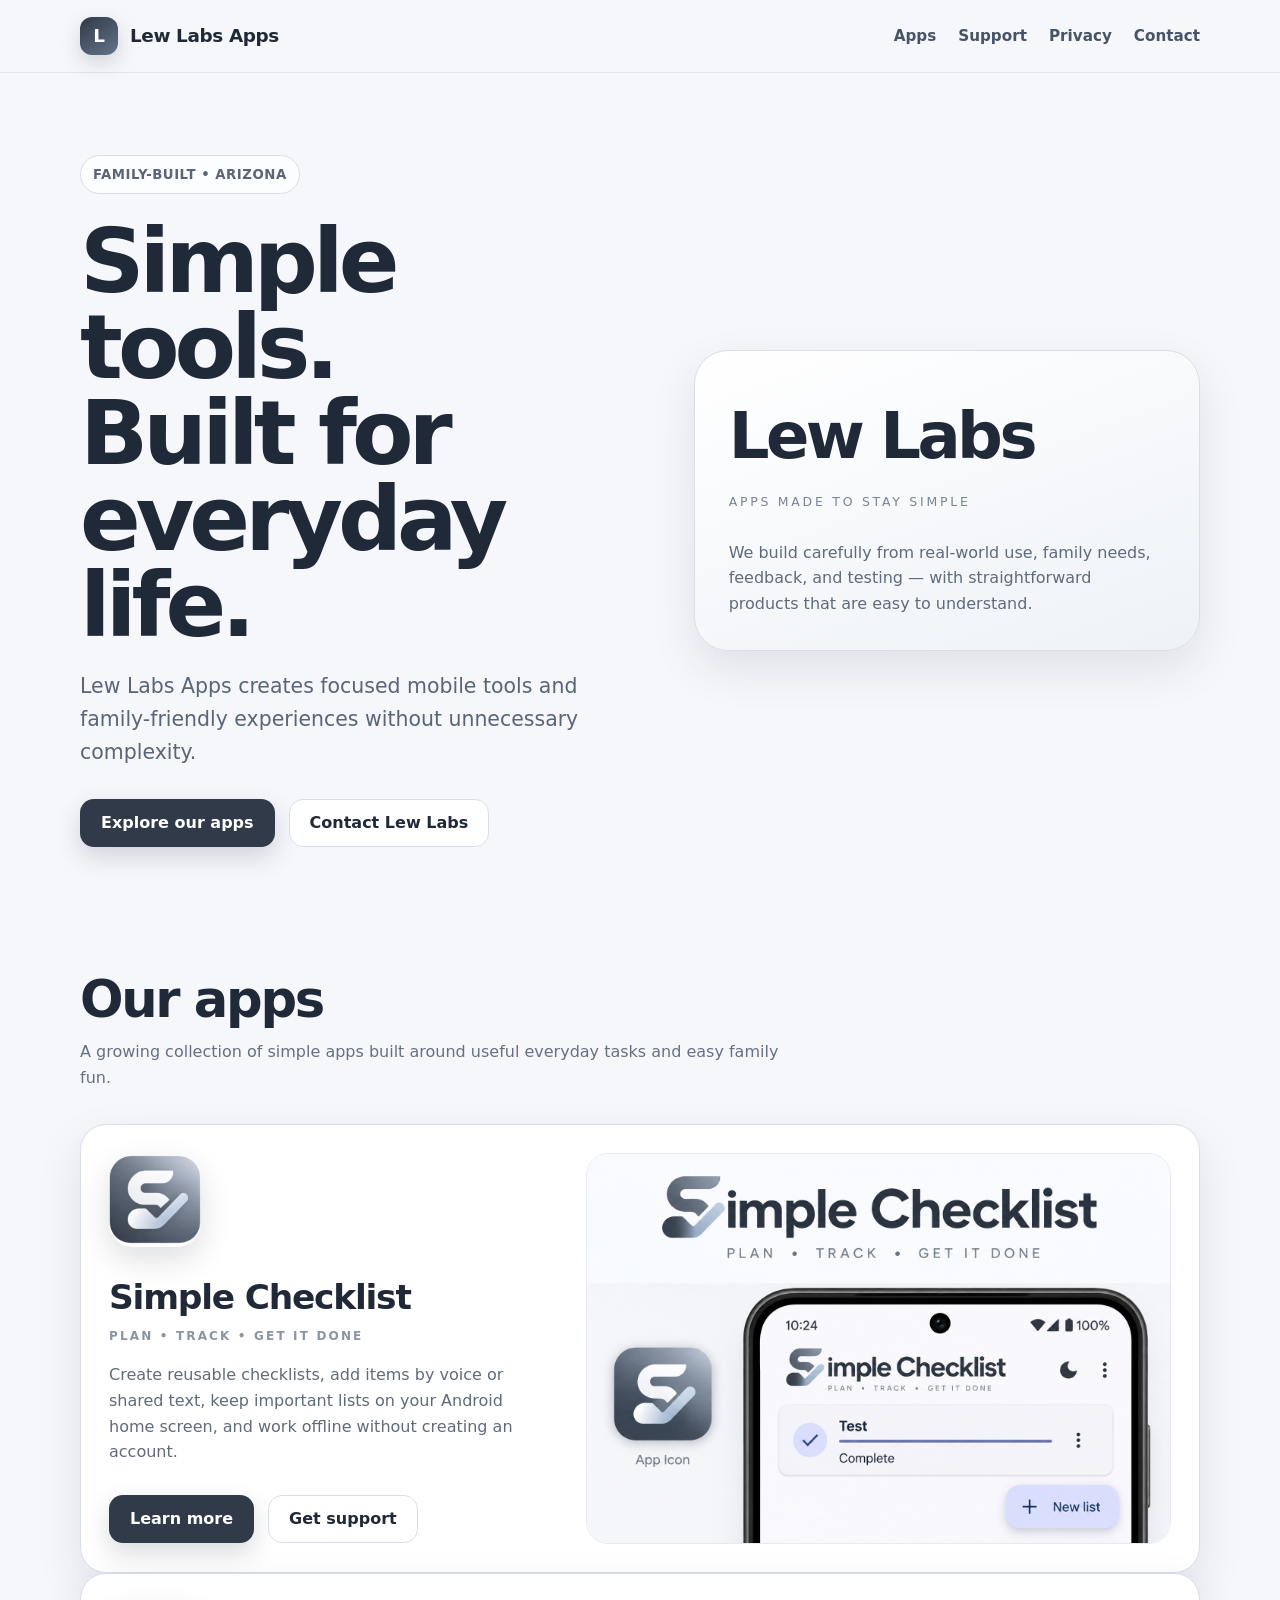
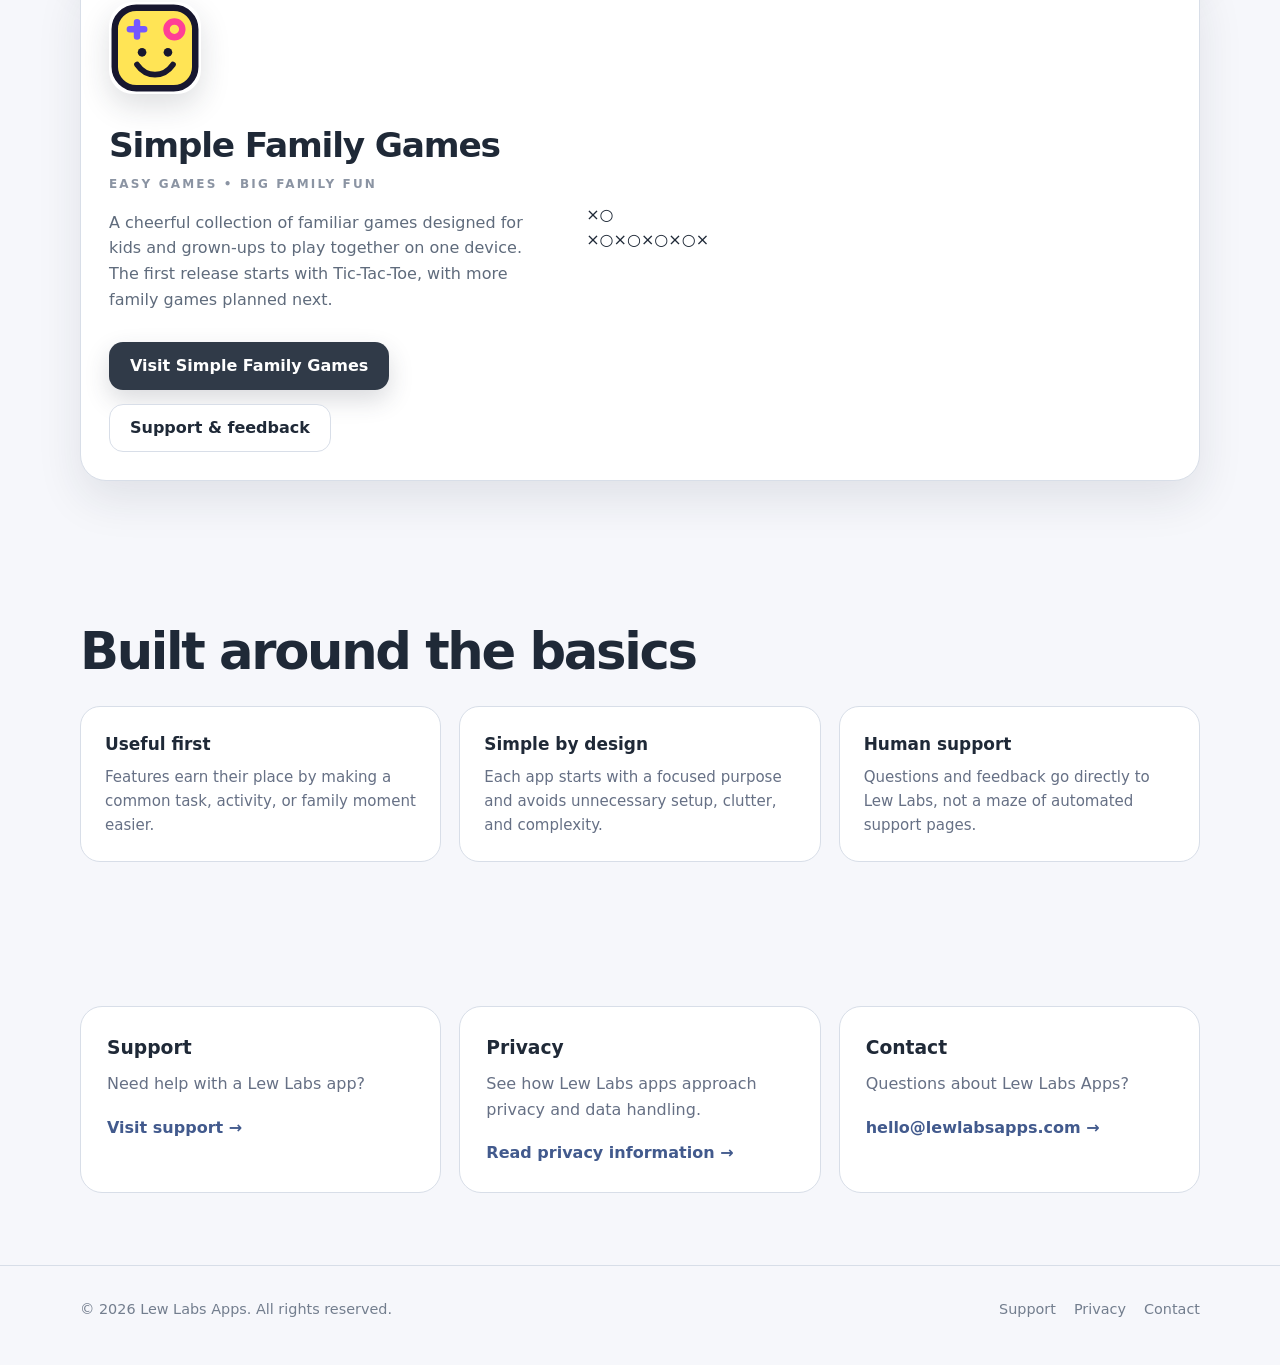
==== index.html @ d6d532a1 "Add Simple Family Games to Lew Labs Apps" ====
<!doctype html>
<html lang="en">
<head>
  <meta charset="utf-8"><meta name="viewport" content="width=device-width,initial-scale=1">
  <title>Lew Labs Apps — Simple tools for everyday life</title>
  <meta name="description" content="Lew Labs Apps builds simple, useful mobile apps for everyday life and family fun.">
  <link rel="icon" href="simple-checklist-icon.png"><link rel="stylesheet" href="styles.css">
</head>
<body>
<header class="site-header"><div class="container nav">
  <a class="brand" href="index.html"><span class="brand-mark">L</span><span>Lew Labs Apps</span></a>
  <nav class="nav-links"><a href="#apps">Apps</a><a href="support.html">Support</a><a href="privacy.html">Privacy</a><a href="mailto:hello@lewlabsapps.com">Contact</a></nav>
</div></header>
<main>
  <section class="hero"><div class="container hero-grid">
    <div><span class="eyebrow">Family-built • Arizona</span><h1>Simple tools.<br>Built for everyday life.</h1><p class="lede">Lew Labs Apps creates focused mobile tools and family-friendly experiences without unnecessary complexity.</p><div class="actions"><a class="btn btn-primary" href="#apps">Explore our apps</a><a class="btn btn-secondary" href="mailto:hello@lewlabsapps.com">Contact Lew Labs</a></div></div>
    <aside class="hero-card"><div class="lab">Lew Labs</div><div class="tag">Apps made to stay simple</div><p>We build carefully from real-world use, family needs, feedback, and testing — with straightforward products that are easy to understand.</p></aside>
  </div></section>

  <section class="section" id="apps"><div class="container"><h2>Our apps</h2><p class="section-intro">A growing collection of simple apps built around useful everyday tasks and easy family fun.</p>
    <div class="product-stack">
      <article class="product-card">
        <div class="product-copy"><img class="product-icon" src="simple-checklist-icon.png" alt="Simple Checklist app icon"><h3>Simple Checklist</h3><div class="strap">Plan • Track • Get it done</div><p>Create reusable checklists, add items by voice or shared text, keep important lists on your Android home screen, and work offline without creating an account.</p><div class="actions"><a class="btn btn-primary" href="simple-checklist.html">Learn more</a><a class="btn btn-secondary" href="support.html">Get support</a></div></div>
        <div class="product-visual"><img src="simple-checklist-mockup.png" alt="Simple Checklist app preview"></div>
      </article>

      <article class="product-card family-games-card">
        <div class="product-copy"><img class="product-icon family-games-icon" src="simple-family-games-icon.svg" alt="Simple Family Games app icon"><h3>Simple Family Games</h3><div class="strap">Easy games • Big family fun</div><p>A cheerful collection of familiar games designed for kids and grown-ups to play together on one device. The first release starts with Tic-Tac-Toe, with more family games planned next.</p><div class="actions"><a class="btn btn-primary" href="https://simplefamilygames.com/">Visit Simple Family Games</a><a class="btn btn-secondary" href="https://simplefamilygames.com/support.html">Support &amp; feedback</a></div></div>
        <div class="family-games-visual" aria-hidden="true">
          <div class="mini-game-box"><div class="mini-top"><span>×</span><span>○</span></div><div class="mini-face"><i></i><i></i><b></b></div><div class="mini-grid"><span>×</span><span>○</span><span>×</span><span>○</span><span>×</span><span>○</span><span>×</span><span>○</span><span>×</span></div></div>
        </div>
      </article>
    </div>
  </div></section>

  <section class="section"><div class="container"><h2>Built around the basics</h2><div class="feature-grid">
    <div class="feature"><h3>Useful first</h3><p>Features earn their place by making a common task, activity, or family moment easier.</p></div>
    <div class="feature"><h3>Simple by design</h3><p>Each app starts with a focused purpose and avoids unnecessary setup, clutter, and complexity.</p></div>
    <div class="feature"><h3>Human support</h3><p>Questions and feedback go directly to Lew Labs, not a maze of automated support pages.</p></div>
  </div></div></section>

  <section class="section"><div class="container info-grid">
    <div class="info-card"><h3>Support</h3><p>Need help with a Lew Labs app?</p><a class="text-link" href="support.html">Visit support →</a></div>
    <div class="info-card"><h3>Privacy</h3><p>See how Lew Labs apps approach privacy and data handling.</p><a class="text-link" href="privacy.html">Read privacy information →</a></div>
    <div class="info-card"><h3>Contact</h3><p>Questions about Lew Labs Apps?</p><a class="text-link" href="mailto:hello@lewlabsapps.com">hello@lewlabsapps.com →</a></div>
  </div></section>
</main>
<footer class="footer"><div class="container footer-row"><div>© 2026 Lew Labs Apps. All rights reserved.</div><div class="footer-links"><a href="support.html">Support</a><a href="privacy.html">Privacy</a><a href="mailto:hello@lewlabsapps.com">Contact</a></div></div></footer>
</body></html>
---- styles.css ----
:root {
  --bg: #f6f7fb;
  --surface: #ffffff;
  --surface-2: #eef1f6;
  --text: #1f2937;
  --muted: #667085;
  --line: #d8dee8;
  --accent: #536ea7;
  --accent-2: #a9bedf;
  --dark: #303a48;
  --shadow: 0 18px 45px rgba(31, 41, 55, .10);
  --radius: 26px;
}
*{box-sizing:border-box}
html{scroll-behavior:smooth}
body{margin:0;font-family:Inter,ui-sans-serif,system-ui,-apple-system,BlinkMacSystemFont,"Segoe UI",Roboto,Arial,sans-serif;background:var(--bg);color:var(--text);line-height:1.6}
a{color:inherit}
.container{width:min(1120px,calc(100% - 36px));margin:0 auto}
.site-header{position:sticky;top:0;z-index:50;background:rgba(246,247,251,.92);backdrop-filter:blur(14px);border-bottom:1px solid rgba(216,222,232,.75)}
.nav{min-height:72px;display:flex;align-items:center;justify-content:space-between;gap:24px}
.brand{display:flex;align-items:center;gap:12px;text-decoration:none;font-weight:800;letter-spacing:-.02em;font-size:1.15rem}
.brand-mark{width:38px;height:38px;border-radius:12px;display:grid;place-items:center;background:linear-gradient(145deg,var(--dark),#64748b);color:#fff;font-weight:900;box-shadow:0 8px 20px rgba(48,58,72,.18)}
.nav-links{display:flex;align-items:center;gap:22px;font-size:.95rem}
.nav-links a{text-decoration:none;color:#475467;font-weight:650}
.nav-links a:hover{color:var(--text)}
.hero{padding:82px 0 54px}
.hero-grid{display:grid;grid-template-columns:1.05fr .95fr;gap:54px;align-items:center}
.eyebrow{display:inline-flex;align-items:center;gap:8px;padding:8px 12px;border:1px solid var(--line);border-radius:999px;background:rgba(255,255,255,.72);color:#5a6575;font-size:.83rem;font-weight:800;letter-spacing:.04em;text-transform:uppercase}
h1{font-size:clamp(3rem,7vw,5.7rem);line-height:.96;letter-spacing:-.055em;margin:24px 0 22px}
.lede{font-size:clamp(1.05rem,2vw,1.28rem);color:#596579;max-width:650px}
.actions{display:flex;gap:14px;flex-wrap:wrap;margin-top:30px}
.btn{display:inline-flex;align-items:center;justify-content:center;min-height:48px;padding:0 20px;border-radius:14px;text-decoration:none;font-weight:800;border:1px solid transparent}
.btn-primary{background:var(--dark);color:#fff;box-shadow:0 10px 25px rgba(48,58,72,.18)}
.btn-secondary{background:#fff;border-color:var(--line);color:var(--text)}
.hero-card{background:linear-gradient(160deg,#fff,#eef2f7);border:1px solid var(--line);border-radius:34px;padding:34px;box-shadow:var(--shadow)}
.hero-card .lab{font-size:clamp(2.1rem,5vw,4rem);font-weight:900;letter-spacing:-.055em}
.hero-card .tag{color:#7a8494;letter-spacing:.22em;text-transform:uppercase;font-size:.78rem;margin-top:4px}
.hero-card p{color:#5f6b7c;margin:28px 0 0}
.section{padding:72px 0}
.section h2{font-size:clamp(2rem,4vw,3.3rem);letter-spacing:-.045em;line-height:1.03;margin:0 0 14px}
.section-intro{color:var(--muted);max-width:720px;margin:0 0 34px}
.product-card{display:grid;grid-template-columns:.86fr 1.14fr;gap:36px;background:#fff;border:1px solid var(--line);border-radius:var(--radius);padding:28px;box-shadow:var(--shadow);align-items:center}
.product-icon{width:92px;height:92px;border-radius:24px;box-shadow:0 12px 30px rgba(31,41,55,.15)}
.product-copy h3{font-size:2.15rem;margin:16px 0 2px;letter-spacing:-.035em}
.product-copy .strap{color:#8b94a3;letter-spacing:.18em;text-transform:uppercase;font-size:.75rem;font-weight:800}
.product-copy p{color:#5f6b7c}
.product-visual img{width:100%;display:block;border-radius:22px;border:1px solid #e7ebf1}
.feature-grid{display:grid;grid-template-columns:repeat(3,1fr);gap:18px;margin-top:28px}
.feature{background:#fff;border:1px solid var(--line);border-radius:20px;padding:24px}
.feature h3{margin:0 0 7px;font-size:1.06rem}
.feature p{margin:0;color:var(--muted);font-size:.94rem}
.info-grid{display:grid;grid-template-columns:repeat(3,1fr);gap:18px}
.info-card{background:#fff;border:1px solid var(--line);border-radius:22px;padding:26px}
.info-card h3{margin:0 0 8px}.info-card p{color:var(--muted);margin:0 0 18px}
.text-link{font-weight:800;color:#425a8d;text-decoration:none}
.page-hero{padding:68px 0 24px}.page-hero h1{font-size:clamp(2.6rem,6vw,4.7rem);margin-bottom:18px}.page-hero p{max-width:760px;color:var(--muted);font-size:1.08rem}
.prose{background:#fff;border:1px solid var(--line);border-radius:24px;padding:clamp(24px,5vw,48px);box-shadow:0 12px 35px rgba(31,41,55,.06);margin-bottom:50px}
.prose h2{font-size:1.55rem;margin-top:34px}.prose h2:first-child{margin-top:0}.prose h3{font-size:1.1rem;margin-top:26px}.prose p,.prose li{color:#4f5b6d}.prose ul{padding-left:22px}.notice{background:#f0f3f8;border-left:4px solid var(--accent);padding:16px 18px;border-radius:12px;color:#4e5969}
.contact-box{background:linear-gradient(145deg,#303a48,#4e5c71);color:#fff;border-radius:24px;padding:32px;margin:24px 0}.contact-box p{color:#d8dee8}.contact-box a{color:#fff;font-weight:800}
.footer{border-top:1px solid var(--line);padding:32px 0 44px;color:#737e8e;font-size:.9rem}.footer-row{display:flex;justify-content:space-between;gap:24px;flex-wrap:wrap}.footer-links{display:flex;gap:18px;flex-wrap:wrap}.footer a{text-decoration:none}
.badge{display:inline-block;padding:6px 10px;border-radius:999px;background:#eef2f8;color:#596985;font-size:.78rem;font-weight:800}
@media(max-width:820px){.hero-grid,.product-card{grid-template-columns:1fr}.hero{padding-top:54px}.nav-links{display:none}.feature-grid,.info-grid{grid-template-columns:1fr}.hero-card{padding:27px}.product-visual{order:-1}.section{padding:54px 0}}
@media(prefers-color-scheme:dark){
  :root{--bg:#111827;--surface:#182231;--surface-2:#202b3b;--text:#f4f6fa;--muted:#aeb8c6;--line:#2c394b;--dark:#dce4ef;--accent:#91a9da}
  body{background:var(--bg)}.site-header{background:rgba(17,24,39,.9)}.nav-links a{color:#c2cad5}.hero-card,.product-card,.feature,.info-card,.prose{background:#182231}.btn-primary{background:#e4eaf2;color:#18202c}.btn-secondary{background:#182231}.hero-card .lab{color:#fff}.product-visual img{border-color:#2c394b}.notice{background:#202c3c}.eyebrow{background:#182231}.footer{color:#9ba6b7}
}
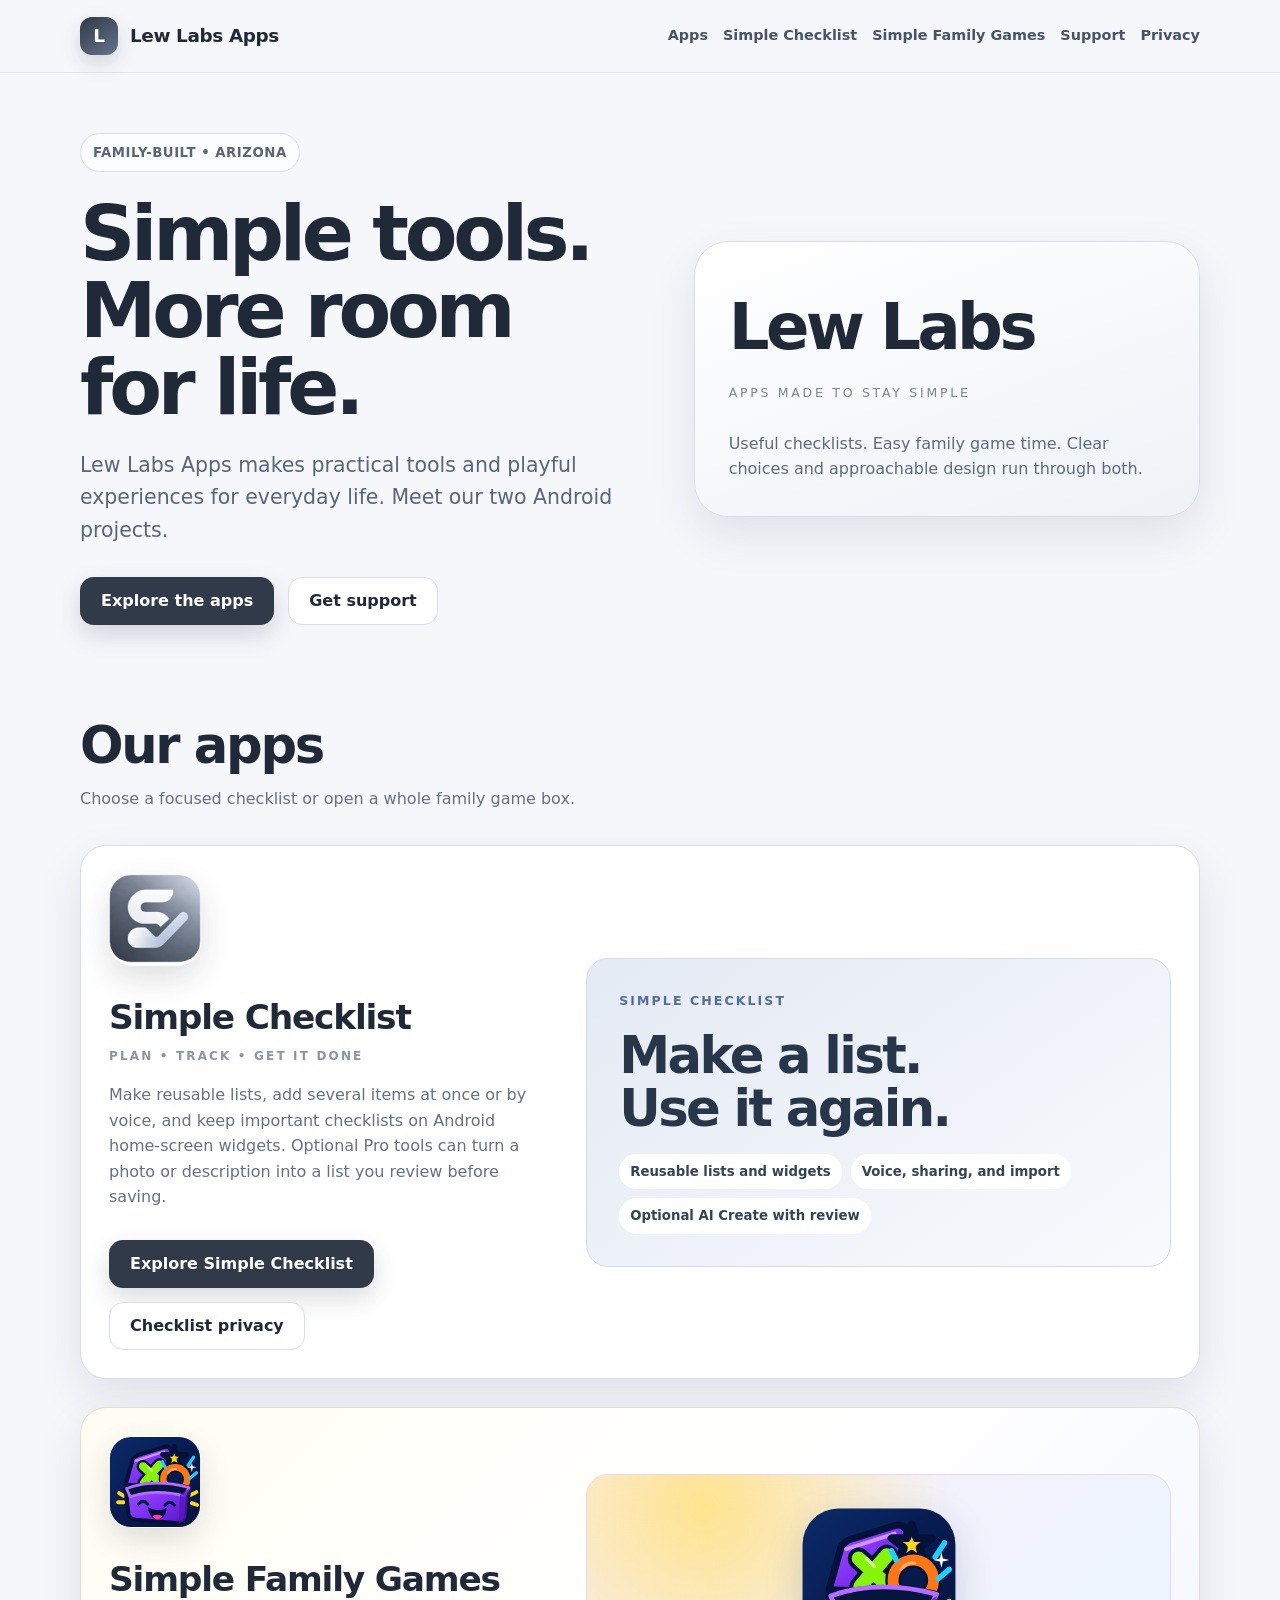
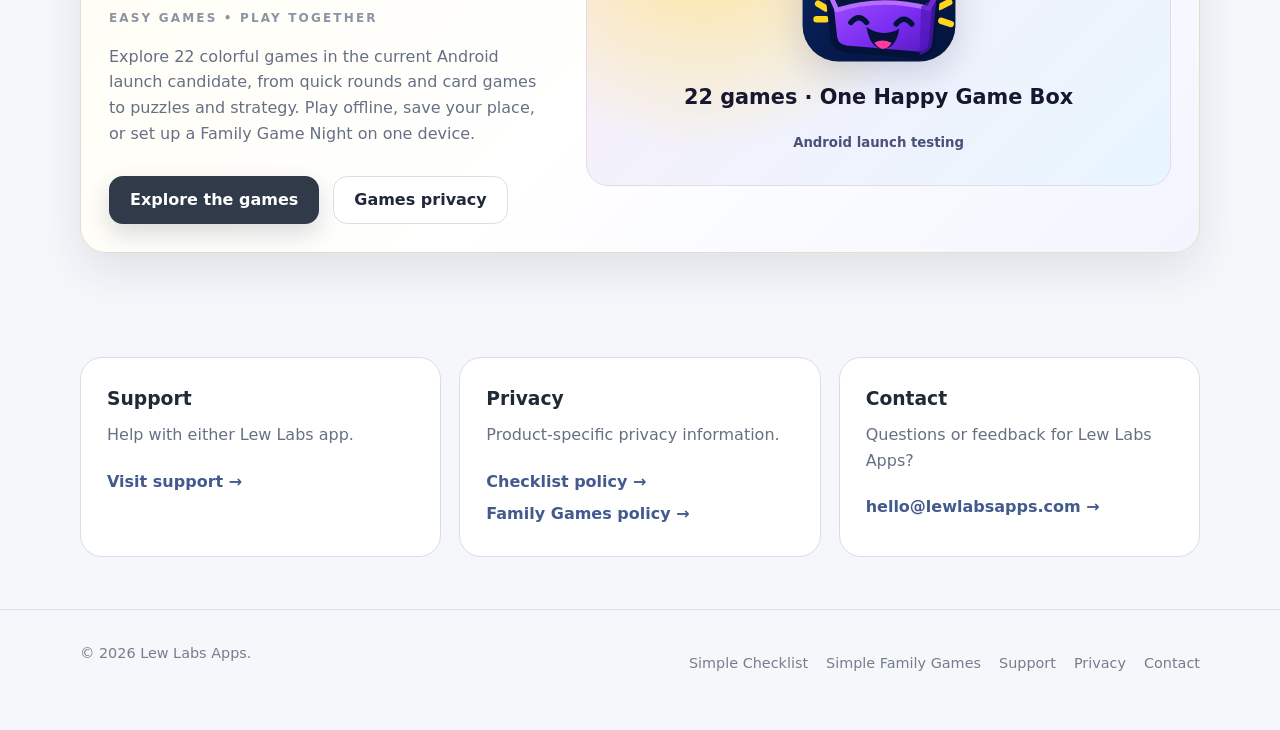
==== commit 60a8901f: "Refresh Lew Labs Apps and Simple Checklist web presence" ====
--- a/index.html
+++ b/index.html
@@ -1,49 +1,49 @@
 <!doctype html>
 <html lang="en">
 <head>
-  <meta charset="utf-8"><meta name="viewport" content="width=device-width,initial-scale=1">
-  <title>Lew Labs Apps — Simple tools for everyday life</title>
-  <meta name="description" content="Lew Labs Apps builds simple, useful mobile apps for everyday life and family fun.">
-  <link rel="icon" href="simple-checklist-icon.png"><link rel="stylesheet" href="styles.css">
+  <meta charset="utf-8">
+  <meta name="viewport" content="width=device-width,initial-scale=1">
+  <meta name="theme-color" content="#303a48">
+  <title>Lew Labs Apps — Useful tools and family games</title>
+  <meta name="description" content="Meet Simple Checklist and Simple Family Games, thoughtful Android apps from Lew Labs Apps.">
+  <meta property="og:type" content="website">
+  <meta property="og:site_name" content="Lew Labs Apps">
+  <meta property="og:title" content="Lew Labs Apps — Useful tools and family games">
+  <meta property="og:description" content="Simple Checklist and Simple Family Games, built with care for everyday life and family time.">
+  <meta property="og:url" content="https://lewlabsapps.com/">
+  <link rel="canonical" href="https://lewlabsapps.com/">
+  <link rel="icon" href="favicon.svg" type="image/svg+xml">
+  <link rel="stylesheet" href="styles.css">
 </head>
 <body>
-<header class="site-header"><div class="container nav">
-  <a class="brand" href="index.html"><span class="brand-mark">L</span><span>Lew Labs Apps</span></a>
-  <nav class="nav-links"><a href="#apps">Apps</a><a href="support.html">Support</a><a href="privacy.html">Privacy</a><a href="mailto:hello@lewlabsapps.com">Contact</a></nav>
-</div></header>
-<main>
-  <section class="hero"><div class="container hero-grid">
-    <div><span class="eyebrow">Family-built • Arizona</span><h1>Simple tools.<br>Built for everyday life.</h1><p class="lede">Lew Labs Apps creates focused mobile tools and family-friendly experiences without unnecessary complexity.</p><div class="actions"><a class="btn btn-primary" href="#apps">Explore our apps</a><a class="btn btn-secondary" href="mailto:hello@lewlabsapps.com">Contact Lew Labs</a></div></div>
-    <aside class="hero-card"><div class="lab">Lew Labs</div><div class="tag">Apps made to stay simple</div><p>We build carefully from real-world use, family needs, feedback, and testing — with straightforward products that are easy to understand.</p></aside>
-  </div></section>
-
-  <section class="section" id="apps"><div class="container"><h2>Our apps</h2><p class="section-intro">A growing collection of simple apps built around useful everyday tasks and easy family fun.</p>
-    <div class="product-stack">
-      <article class="product-card">
-        <div class="product-copy"><img class="product-icon" src="simple-checklist-icon.png" alt="Simple Checklist app icon"><h3>Simple Checklist</h3><div class="strap">Plan • Track • Get it done</div><p>Create reusable checklists, add items by voice or shared text, keep important lists on your Android home screen, and work offline without creating an account.</p><div class="actions"><a class="btn btn-primary" href="simple-checklist.html">Learn more</a><a class="btn btn-secondary" href="support.html">Get support</a></div></div>
-        <div class="product-visual"><img src="simple-checklist-mockup.png" alt="Simple Checklist app preview"></div>
-      </article>
-
-      <article class="product-card family-games-card">
-        <div class="product-copy"><img class="product-icon family-games-icon" src="simple-family-games-icon.svg" alt="Simple Family Games app icon"><h3>Simple Family Games</h3><div class="strap">Easy games • Big family fun</div><p>A cheerful collection of familiar games designed for kids and grown-ups to play together on one device. The first release starts with Tic-Tac-Toe, with more family games planned next.</p><div class="actions"><a class="btn btn-primary" href="https://simplefamilygames.com/">Visit Simple Family Games</a><a class="btn btn-secondary" href="https://simplefamilygames.com/support.html">Support &amp; feedback</a></div></div>
-        <div class="family-games-visual" aria-hidden="true">
-          <div class="mini-game-box"><div class="mini-top"><span>×</span><span>○</span></div><div class="mini-face"><i></i><i></i><b></b></div><div class="mini-grid"><span>×</span><span>○</span><span>×</span><span>○</span><span>×</span><span>○</span><span>×</span><span>○</span><span>×</span></div></div>
-        </div>
-      </article>
-    </div>
-  </div></section>
-
-  <section class="section"><div class="container"><h2>Built around the basics</h2><div class="feature-grid">
-    <div class="feature"><h3>Useful first</h3><p>Features earn their place by making a common task, activity, or family moment easier.</p></div>
-    <div class="feature"><h3>Simple by design</h3><p>Each app starts with a focused purpose and avoids unnecessary setup, clutter, and complexity.</p></div>
-    <div class="feature"><h3>Human support</h3><p>Questions and feedback go directly to Lew Labs, not a maze of automated support pages.</p></div>
-  </div></div></section>
-
-  <section class="section"><div class="container info-grid">
-    <div class="info-card"><h3>Support</h3><p>Need help with a Lew Labs app?</p><a class="text-link" href="support.html">Visit support →</a></div>
-    <div class="info-card"><h3>Privacy</h3><p>See how Lew Labs apps approach privacy and data handling.</p><a class="text-link" href="privacy.html">Read privacy information →</a></div>
-    <div class="info-card"><h3>Contact</h3><p>Questions about Lew Labs Apps?</p><a class="text-link" href="mailto:hello@lewlabsapps.com">hello@lewlabsapps.com →</a></div>
-  </div></section>
-</main>
-<footer class="footer"><div class="container footer-row"><div>© 2026 Lew Labs Apps. All rights reserved.</div><div class="footer-links"><a href="support.html">Support</a><a href="privacy.html">Privacy</a><a href="mailto:hello@lewlabsapps.com">Contact</a></div></div></footer>
-</body></html>
+  <a class="skip-link" href="#main">Skip to content</a>
+  <header class="site-header"><div class="container nav">
+    <a class="brand" href="index.html"><span class="brand-mark" aria-hidden="true">L</span><span>Lew Labs Apps</span></a>
+    <nav class="nav-links" aria-label="Main navigation"><a href="#apps">Apps</a><a href="simple-checklist.html">Simple Checklist</a><a href="https://simplefamilygames.com/">Simple Family Games</a><a href="support.html">Support</a><a href="privacy.html">Privacy</a></nav>
+  </div></header>
+  <main id="main">
+    <section class="hero"><div class="container hero-grid">
+      <div><span class="eyebrow">Family-built • Arizona</span><h1>Simple tools.<br>More room for life.</h1><p class="lede">Lew Labs Apps makes practical tools and playful experiences for everyday life. Meet our two Android projects.</p><div class="actions"><a class="btn btn-primary" href="#apps">Explore the apps</a><a class="btn btn-secondary" href="support.html">Get support</a></div></div>
+      <aside class="hero-card"><div class="lab">Lew Labs</div><div class="tag">Apps made to stay simple</div><p>Useful checklists. Easy family game time. Clear choices and approachable design run through both.</p></aside>
+    </div></section>
+    <section class="section apps-section" id="apps"><div class="container"><h2>Our apps</h2><p class="section-intro">Choose a focused checklist or open a whole family game box.</p>
+      <div class="product-stack">
+        <article class="product-card">
+          <div class="product-copy"><img class="product-icon" src="simple-checklist-icon.png" alt="Simple Checklist app icon" width="92" height="92"><h3>Simple Checklist</h3><div class="strap">Plan • Track • Get it done</div><p>Make reusable lists, add several items at once or by voice, and keep important checklists on Android home-screen widgets. Optional Pro tools can turn a photo or description into a list you review before saving.</p><div class="actions"><a class="btn btn-primary" href="simple-checklist.html">Explore Simple Checklist</a><a class="btn btn-secondary" href="privacy.html">Checklist privacy</a></div></div>
+          <div class="product-panel checklist-panel"><span class="panel-kicker">Simple Checklist</span><strong>Make a list.<br>Use it again.</strong><ul><li>Reusable lists and widgets</li><li>Voice, sharing, and import</li><li>Optional AI Create with review</li></ul></div>
+        </article>
+        <article class="product-card family-games-card">
+          <div class="product-copy"><img class="product-icon family-games-icon" src="simple-family-games-icon.svg" alt="Simple Family Games Happy Game Box icon" width="92" height="92"><h3>Simple Family Games</h3><div class="strap">Easy games • Play together</div><p>Explore 22 colorful games in the current Android launch candidate, from quick rounds and card games to puzzles and strategy. Play offline, save your place, or set up a Family Game Night on one device.</p><div class="actions"><a class="btn btn-primary" href="https://simplefamilygames.com/">Explore the games</a><a class="btn btn-secondary" href="https://simplefamilygames.com/privacy.html">Games privacy</a></div></div>
+          <div class="product-panel games-panel"><img src="simple-family-games-icon.svg" alt="" width="156" height="156"><span>22 games · One Happy Game Box</span><small>Android launch testing</small></div>
+        </article>
+      </div>
+    </div></section>
+    <section class="section contact-section"><div class="container info-grid">
+      <div class="info-card"><h3>Support</h3><p>Help with either Lew Labs app.</p><a class="text-link" href="support.html">Visit support →</a></div>
+      <div class="info-card"><h3>Privacy</h3><p>Product-specific privacy information.</p><a class="text-link" href="privacy.html">Checklist policy →</a><br><a class="text-link" href="https://simplefamilygames.com/privacy.html">Family Games policy →</a></div>
+      <div class="info-card"><h3>Contact</h3><p>Questions or feedback for Lew Labs Apps?</p><a class="text-link" href="mailto:hello@lewlabsapps.com">hello@lewlabsapps.com →</a></div>
+    </div></section>
+  </main>
+  <footer class="footer"><div class="container footer-row"><div>© 2026 Lew Labs Apps.</div><div class="footer-links"><a href="simple-checklist.html">Simple Checklist</a><a href="https://simplefamilygames.com/">Simple Family Games</a><a href="support.html">Support</a><a href="privacy.html">Privacy</a><a href="mailto:hello@lewlabsapps.com">Contact</a></div></div></footer>
+</body>
+</html>
--- a/styles.css
+++ b/styles.css
@@ -39,12 +39,18 @@
 .section{padding:72px 0}
 .section h2{font-size:clamp(2rem,4vw,3.3rem);letter-spacing:-.045em;line-height:1.03;margin:0 0 14px}
 .section-intro{color:var(--muted);max-width:720px;margin:0 0 34px}
+.product-stack{display:grid;gap:28px}
 .product-card{display:grid;grid-template-columns:.86fr 1.14fr;gap:36px;background:#fff;border:1px solid var(--line);border-radius:var(--radius);padding:28px;box-shadow:var(--shadow);align-items:center}
 .product-icon{width:92px;height:92px;border-radius:24px;box-shadow:0 12px 30px rgba(31,41,55,.15)}
 .product-copy h3{font-size:2.15rem;margin:16px 0 2px;letter-spacing:-.035em}
 .product-copy .strap{color:#8b94a3;letter-spacing:.18em;text-transform:uppercase;font-size:.75rem;font-weight:800}
 .product-copy p{color:#5f6b7c}
 .product-visual img{width:100%;display:block;border-radius:22px;border:1px solid #e7ebf1}
+.family-games-card{background:linear-gradient(135deg,#fffdf2 0%,#fff 52%,#f2f5ff 100%);border-color:#e4dfcb}
+.family-games-icon{background:#ffe455;padding:0}
+.family-games-visual{min-height:330px;border-radius:24px;display:grid;place-items:center;background:radial-gradient(circle at 18% 18%,rgba(185,255,56,.35),transparent 29%),radial-gradient(circle at 82% 20%,rgba(255,79,163,.24),transparent 31%),linear-gradient(135deg,#f8fbff,#fff9e8);overflow:hidden}
+.mini-game-box{width:230px;border:6px solid #17172f;border-radius:34px;background:linear-gradient(145deg,#ffe455 0 42%,#ff8d30 42% 100%);padding:20px;box-shadow:12px 14px 0 #17172f;transform:rotate(3deg)}
+.mini-top{display:flex;justify-content:space-between;font-size:2.3rem;line-height:1;font-weight:900}.mini-top span:first-child{color:#7557ff}.mini-top span:last-child{color:#ff3f96}.mini-face{height:65px;display:flex;justify-content:center;gap:40px;align-items:flex-start;padding-top:14px;position:relative}.mini-face i{width:11px;height:17px;background:#17172f;border-radius:50%}.mini-face b{position:absolute;width:66px;height:31px;border-bottom:7px solid #17172f;border-radius:0 0 60px 60px;bottom:2px}.mini-grid{display:grid;grid-template-columns:repeat(3,1fr);gap:3px;background:#17172f;padding:3px;border-radius:15px;overflow:hidden}.mini-grid span{display:grid;place-items:center;aspect-ratio:1;background:#fffaf0;font-weight:900;font-size:1.15rem}.mini-grid span:nth-child(odd){color:#7557ff}.mini-grid span:nth-child(even){color:#ff3f96}
 .feature-grid{display:grid;grid-template-columns:repeat(3,1fr);gap:18px;margin-top:28px}
 .feature{background:#fff;border:1px solid var(--line);border-radius:20px;padding:24px}
 .feature h3{margin:0 0 7px;font-size:1.06rem}
@@ -59,8 +65,42 @@
 .contact-box{background:linear-gradient(145deg,#303a48,#4e5c71);color:#fff;border-radius:24px;padding:32px;margin:24px 0}.contact-box p{color:#d8dee8}.contact-box a{color:#fff;font-weight:800}
 .footer{border-top:1px solid var(--line);padding:32px 0 44px;color:#737e8e;font-size:.9rem}.footer-row{display:flex;justify-content:space-between;gap:24px;flex-wrap:wrap}.footer-links{display:flex;gap:18px;flex-wrap:wrap}.footer a{text-decoration:none}
 .badge{display:inline-block;padding:6px 10px;border-radius:999px;background:#eef2f8;color:#596985;font-size:.78rem;font-weight:800}
-@media(max-width:820px){.hero-grid,.product-card{grid-template-columns:1fr}.hero{padding-top:54px}.nav-links{display:none}.feature-grid,.info-grid{grid-template-columns:1fr}.hero-card{padding:27px}.product-visual{order:-1}.section{padding:54px 0}}
+@media(max-width:820px){.hero-grid,.product-card{grid-template-columns:1fr}.hero{padding-top:54px}.nav-links{display:none}.feature-grid,.info-grid{grid-template-columns:1fr}.hero-card{padding:27px}.product-visual,.family-games-visual{order:-1}.section{padding:54px 0}.family-games-visual{min-height:300px}}
 @media(prefers-color-scheme:dark){
   :root{--bg:#111827;--surface:#182231;--surface-2:#202b3b;--text:#f4f6fa;--muted:#aeb8c6;--line:#2c394b;--dark:#dce4ef;--accent:#91a9da}
-  body{background:var(--bg)}.site-header{background:rgba(17,24,39,.9)}.nav-links a{color:#c2cad5}.hero-card,.product-card,.feature,.info-card,.prose{background:#182231}.btn-primary{background:#e4eaf2;color:#18202c}.btn-secondary{background:#182231}.hero-card .lab{color:#fff}.product-visual img{border-color:#2c394b}.notice{background:#202c3c}.eyebrow{background:#182231}.footer{color:#9ba6b7}
+  body{background:var(--bg)}.site-header{background:rgba(17,24,39,.9)}.nav-links a{color:#c2cad5}.hero-card,.product-card,.feature,.info-card,.prose{background:#182231}.family-games-card{background:linear-gradient(135deg,#1c2634,#182231)}.family-games-visual{background:radial-gradient(circle at 18% 18%,rgba(185,255,56,.20),transparent 29%),radial-gradient(circle at 82% 20%,rgba(255,79,163,.16),transparent 31%),#111827}.btn-primary{background:#e4eaf2;color:#18202c}.btn-secondary{background:#182231}.hero-card .lab{color:#fff}.product-visual img{border-color:#2c394b}.notice{background:#202c3c}.eyebrow{background:#182231}.footer{color:#9ba6b7}
 }
+
+/* Shared navigation and product refresh */
+html{scroll-padding-top:105px}
+.skip-link{position:absolute;left:12px;top:-80px;z-index:100;background:var(--surface);color:var(--text);padding:10px 16px;border:2px solid var(--accent);border-radius:10px}
+.skip-link:focus{top:12px}
+:focus-visible{outline:3px solid #3474d4;outline-offset:3px}
+.nav-links{gap:15px;font-size:.9rem}
+.nav-links a[aria-current="page"]{color:var(--text);text-decoration:underline;text-underline-offset:6px}
+.hero{padding:60px 0 42px}
+.hero h1{font-size:clamp(3rem,6vw,4.9rem);line-height:1}
+.section{padding:52px 0}
+.product-copy p,.prose p,.prose li{color:var(--muted)}
+.text-link{line-height:2}
+.page-hero{padding:58px 0 24px}
+.product-panel{min-height:270px;border-radius:22px;padding:32px;display:flex;flex-direction:column;justify-content:center;gap:18px}
+.checklist-panel{background:linear-gradient(145deg,#e4eaf4,#f8fafd);border:1px solid #d2dce9;color:#273749}
+.panel-kicker{font-size:.78rem;text-transform:uppercase;letter-spacing:.17em;font-weight:850;color:#536d9a}
+.checklist-panel strong{font-size:clamp(2rem,4vw,3.6rem);letter-spacing:-.05em;line-height:1.05}
+.checklist-panel ul{display:flex;flex-wrap:wrap;gap:9px;list-style:none;padding:0;margin:0}
+.checklist-panel li{padding:7px 11px;border-radius:999px;background:#fff;color:#344456;font-size:.83rem;font-weight:750}
+.games-panel{align-items:center;text-align:center;background:radial-gradient(circle at 20% 10%,#ffe48f,transparent 45%),linear-gradient(135deg,#f9eefa,#e8f6ff);border:1px solid #ead7ec;color:#17172f}
+.family-games-icon{background:transparent}
+.games-panel img{width:min(156px,45%);height:auto;filter:drop-shadow(0 12px 18px rgba(14,26,60,.16))}
+.games-panel span{font-size:1.3rem;font-weight:850}.games-panel small{font-size:.83rem;font-weight:750;color:#4a5177}
+.compact-section{padding:36px 0}.page-intro{display:flex;align-items:flex-start;gap:26px}.page-intro h1{margin-top:15px}
+.section-heading-inline{display:flex;align-items:end;justify-content:space-between;gap:30px}.section-heading-inline p{max-width:530px;color:var(--muted)}
+.two-col{grid-template-columns:repeat(2,minmax(0,1fr))}.fine-print{color:var(--muted);font-size:.9rem;margin-top:20px}
+.support-questions{display:grid;grid-template-columns:repeat(2,minmax(0,1fr));gap:16px}.support-questions>div{border:1px solid var(--line);padding:18px;border-radius:16px}.support-questions h3{margin:0 0 6px}.support-questions p{margin:0}
+.policy h2{border-top:1px solid var(--line);padding-top:22px}.policy h3{margin-bottom:4px}.policy h3+p{margin-top:4px}
+.footer-links a{display:inline-flex;align-items:center;min-height:44px}
+@media(max-width:820px){.nav{flex-direction:column;align-items:flex-start;gap:7px;padding:10px 0}.nav-links{width:100%;display:flex;flex-wrap:wrap;gap:2px 12px}.nav-links a{display:inline-flex;align-items:center;min-height:44px}.hero{padding-top:42px}.section{padding:42px 0}.section-heading-inline{display:block}.two-col,.support-questions{grid-template-columns:1fr}}
+@media(max-width:520px){.page-intro{display:block}.page-intro>.product-icon{width:70px;height:70px}.product-card{padding:18px}.product-panel{min-height:230px;padding:22px}.games-panel img{width:118px}.hero-card{display:none}.nav-links{gap:0 10px}.nav-links a{font-size:.84rem}.btn{width:100%}.actions{gap:9px}.footer-links{gap:4px 14px}}
+@media(prefers-color-scheme:dark){.hero-card p,.lede,.product-copy p,.prose p,.prose li,.section-heading-inline p{color:var(--muted)}.text-link{color:#b4c8f4}.checklist-panel{background:linear-gradient(145deg,#26364b,#1b283a);border-color:#34465d;color:#f4f6fa}.checklist-panel li{background:#34465d;color:#e9f0fb}.games-panel{background:linear-gradient(135deg,#252a47,#202c4b);border-color:#394666;color:#fff}.games-panel small{color:#c7d3ed}.prose .notice{color:#e7edf8}.badge{background:#26364b;color:#d7e4f8}.eyebrow{color:#d4ddeb}}
+@media(prefers-reduced-motion:reduce){html{scroll-behavior:auto}*,*::before,*::after{animation-duration:.01ms!important;transition-duration:.01ms!important}}
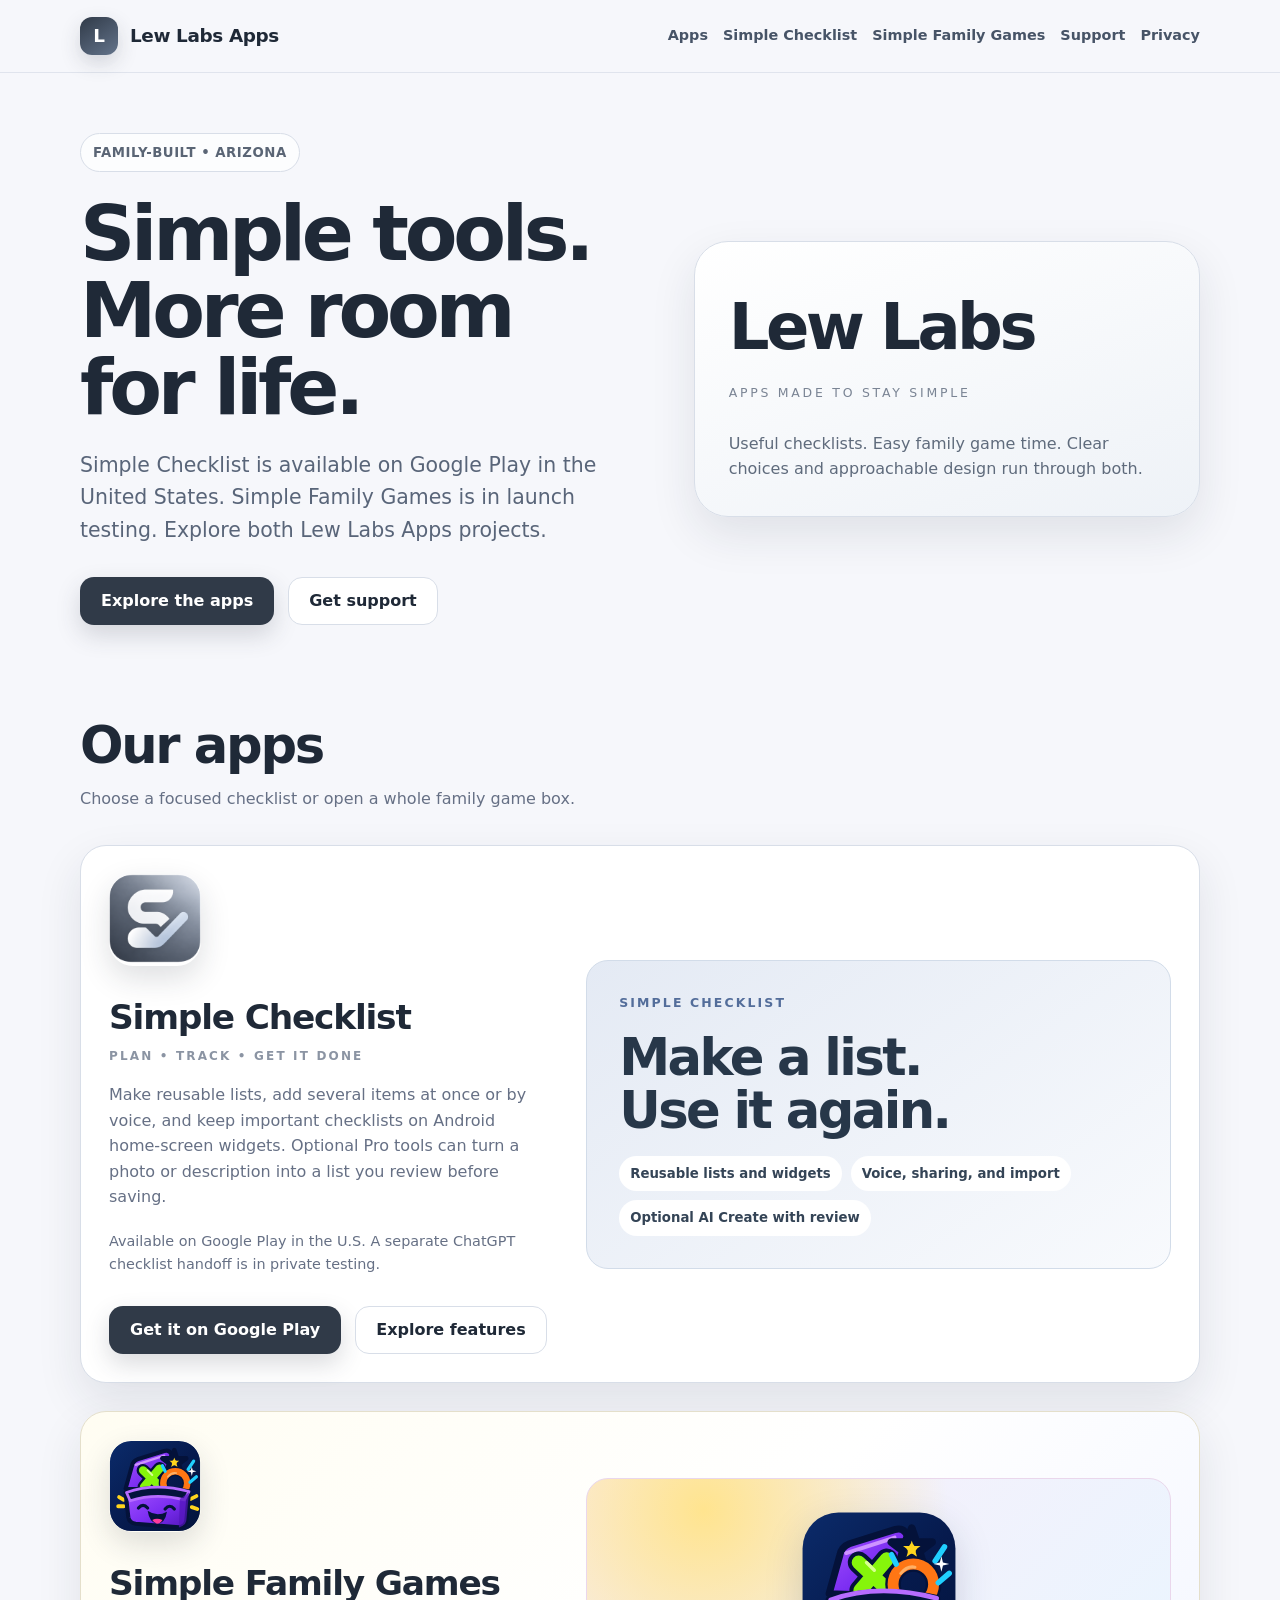
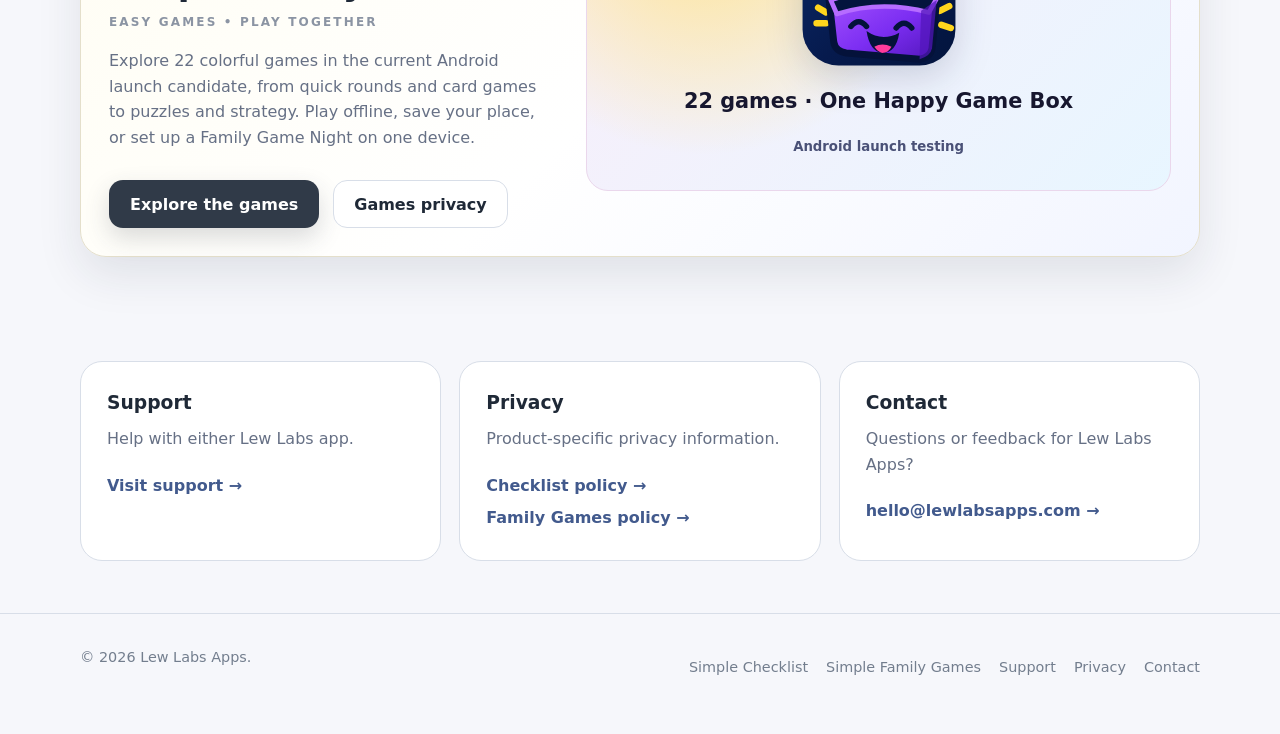
==== commit b9122ba5: "Show public Checklist launch and private ChatGPT handoff" ====
--- a/index.html
+++ b/index.html
@@ -5,7 +5,7 @@
   <meta name="viewport" content="width=device-width,initial-scale=1">
   <meta name="theme-color" content="#303a48">
   <title>Lew Labs Apps — Useful tools and family games</title>
-  <meta name="description" content="Meet Simple Checklist and Simple Family Games, thoughtful Android apps from Lew Labs Apps.">
+  <meta name="description" content="Simple Checklist is available on Google Play in the U.S. Explore it and the upcoming Simple Family Games collection from Lew Labs Apps.">
   <meta property="og:type" content="website">
   <meta property="og:site_name" content="Lew Labs Apps">
   <meta property="og:title" content="Lew Labs Apps — Useful tools and family games">
@@ -23,13 +23,13 @@
   </div></header>
   <main id="main">
     <section class="hero"><div class="container hero-grid">
-      <div><span class="eyebrow">Family-built • Arizona</span><h1>Simple tools.<br>More room for life.</h1><p class="lede">Lew Labs Apps makes practical tools and playful experiences for everyday life. Meet our two Android projects.</p><div class="actions"><a class="btn btn-primary" href="#apps">Explore the apps</a><a class="btn btn-secondary" href="support.html">Get support</a></div></div>
+      <div><span class="eyebrow">Family-built • Arizona</span><h1>Simple tools.<br>More room for life.</h1><p class="lede">Simple Checklist is available on Google Play in the United States. Simple Family Games is in launch testing. Explore both Lew Labs Apps projects.</p><div class="actions"><a class="btn btn-primary" href="#apps">Explore the apps</a><a class="btn btn-secondary" href="support.html">Get support</a></div></div>
       <aside class="hero-card"><div class="lab">Lew Labs</div><div class="tag">Apps made to stay simple</div><p>Useful checklists. Easy family game time. Clear choices and approachable design run through both.</p></aside>
     </div></section>
     <section class="section apps-section" id="apps"><div class="container"><h2>Our apps</h2><p class="section-intro">Choose a focused checklist or open a whole family game box.</p>
       <div class="product-stack">
         <article class="product-card">
-          <div class="product-copy"><img class="product-icon" src="simple-checklist-icon.png" alt="Simple Checklist app icon" width="92" height="92"><h3>Simple Checklist</h3><div class="strap">Plan • Track • Get it done</div><p>Make reusable lists, add several items at once or by voice, and keep important checklists on Android home-screen widgets. Optional Pro tools can turn a photo or description into a list you review before saving.</p><div class="actions"><a class="btn btn-primary" href="simple-checklist.html">Explore Simple Checklist</a><a class="btn btn-secondary" href="privacy.html">Checklist privacy</a></div></div>
+          <div class="product-copy"><img class="product-icon" src="simple-checklist-icon.png" alt="Simple Checklist app icon" width="92" height="92"><h3>Simple Checklist</h3><div class="strap">Plan • Track • Get it done</div><p>Make reusable lists, add several items at once or by voice, and keep important checklists on Android home-screen widgets. Optional Pro tools can turn a photo or description into a list you review before saving.</p><p class="fine-print">Available on Google Play in the U.S. A separate ChatGPT checklist handoff is in private testing.</p><div class="actions"><a class="btn btn-primary" href="https://play.google.com/store/apps/details?id=com.lewlabsapps.simplechecklist" rel="noreferrer">Get it on Google Play</a><a class="btn btn-secondary" href="simple-checklist.html">Explore features</a></div></div>
           <div class="product-panel checklist-panel"><span class="panel-kicker">Simple Checklist</span><strong>Make a list.<br>Use it again.</strong><ul><li>Reusable lists and widgets</li><li>Voice, sharing, and import</li><li>Optional AI Create with review</li></ul></div>
         </article>
         <article class="product-card family-games-card">
--- a/styles.css
+++ b/styles.css
@@ -99,6 +99,9 @@
 .two-col{grid-template-columns:repeat(2,minmax(0,1fr))}.fine-print{color:var(--muted);font-size:.9rem;margin-top:20px}
 .support-questions{display:grid;grid-template-columns:repeat(2,minmax(0,1fr));gap:16px}.support-questions>div{border:1px solid var(--line);padding:18px;border-radius:16px}.support-questions h3{margin:0 0 6px}.support-questions p{margin:0}
 .policy h2{border-top:1px solid var(--line);padding-top:22px}.policy h3{margin-bottom:4px}.policy h3+p{margin-top:4px}
+/* Policy/support contact addresses must wrap at narrow widths and enlarged text. */
+.checklist-policy-page .prose{overflow-wrap:anywhere}
+.checklist-policy-page #privacy-requests{scroll-margin-top:7rem}
 .footer-links a{display:inline-flex;align-items:center;min-height:44px}
 @media(max-width:820px){.nav{flex-direction:column;align-items:flex-start;gap:7px;padding:10px 0}.nav-links{width:100%;display:flex;flex-wrap:wrap;gap:2px 12px}.nav-links a{display:inline-flex;align-items:center;min-height:44px}.hero{padding-top:42px}.section{padding:42px 0}.section-heading-inline{display:block}.two-col,.support-questions{grid-template-columns:1fr}}
 @media(max-width:520px){.page-intro{display:block}.page-intro>.product-icon{width:70px;height:70px}.product-card{padding:18px}.product-panel{min-height:230px;padding:22px}.games-panel img{width:118px}.hero-card{display:none}.nav-links{gap:0 10px}.nav-links a{font-size:.84rem}.btn{width:100%}.actions{gap:9px}.footer-links{gap:4px 14px}}
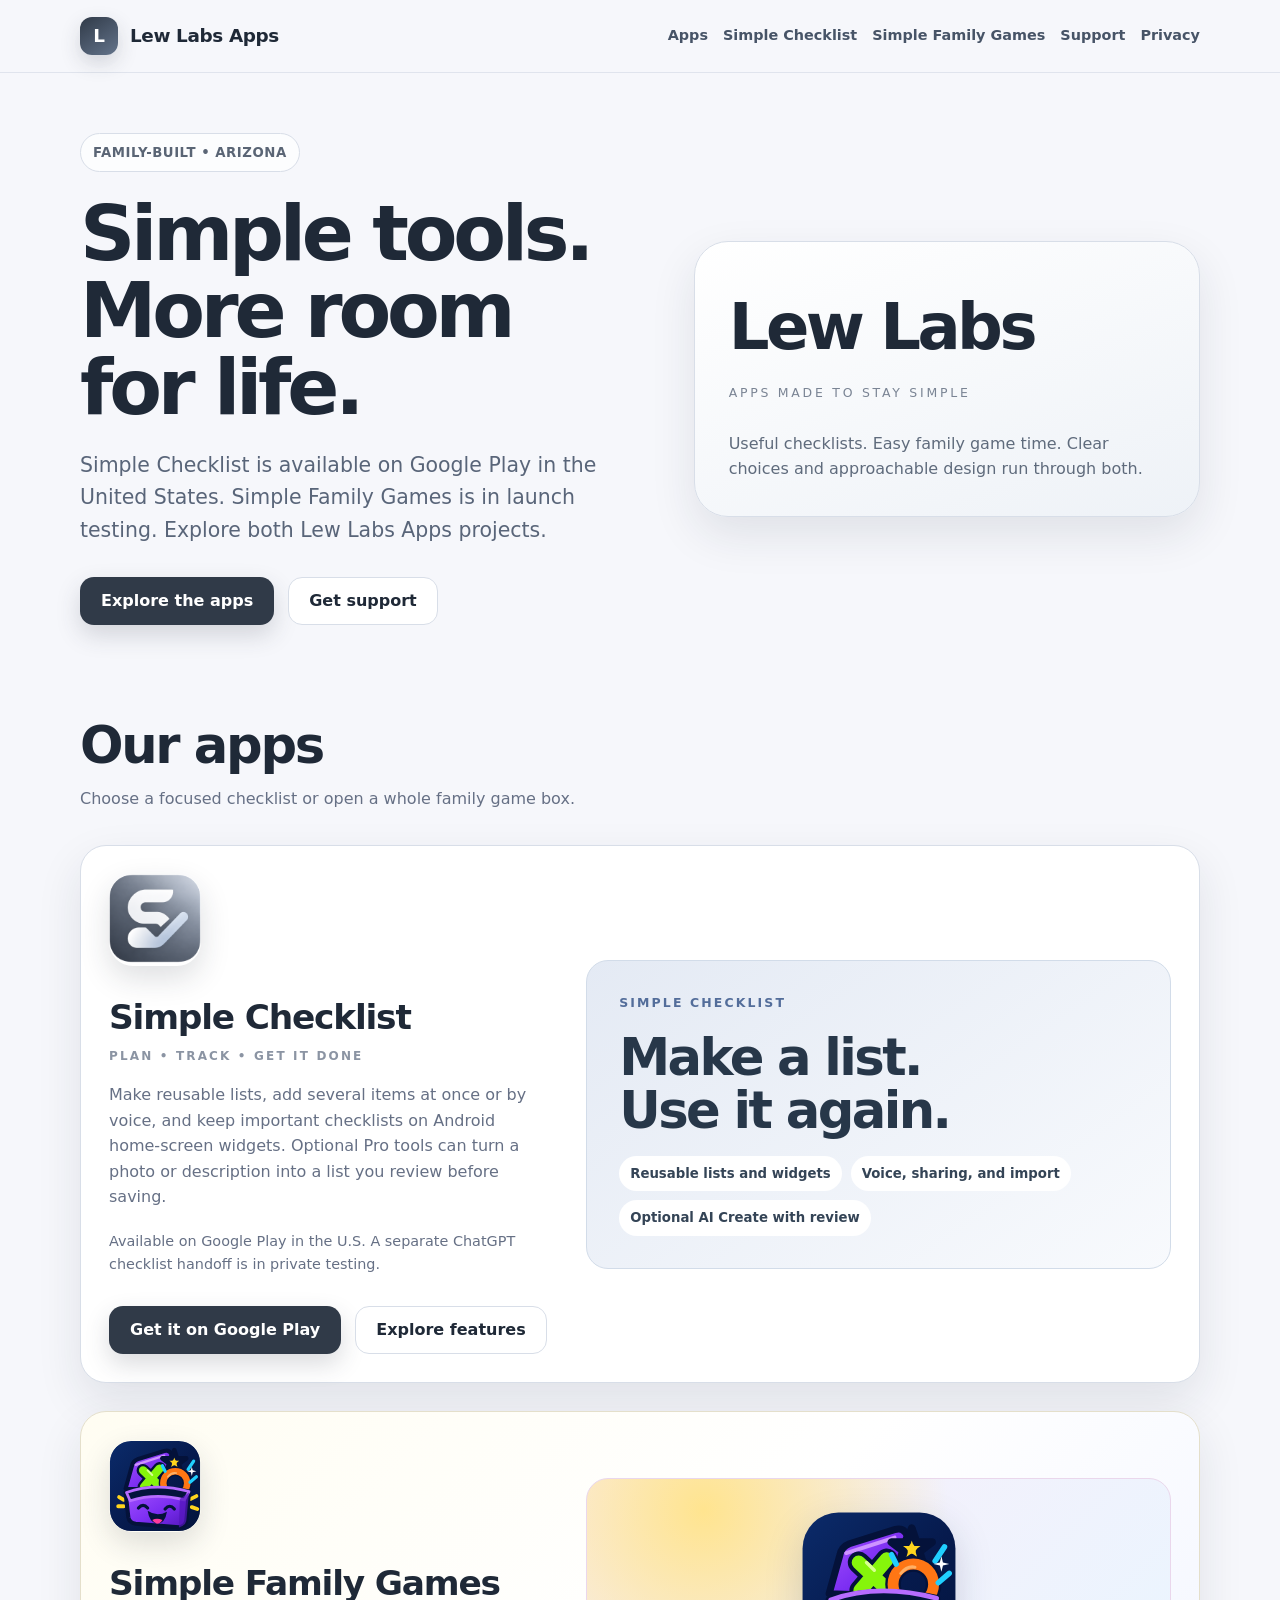
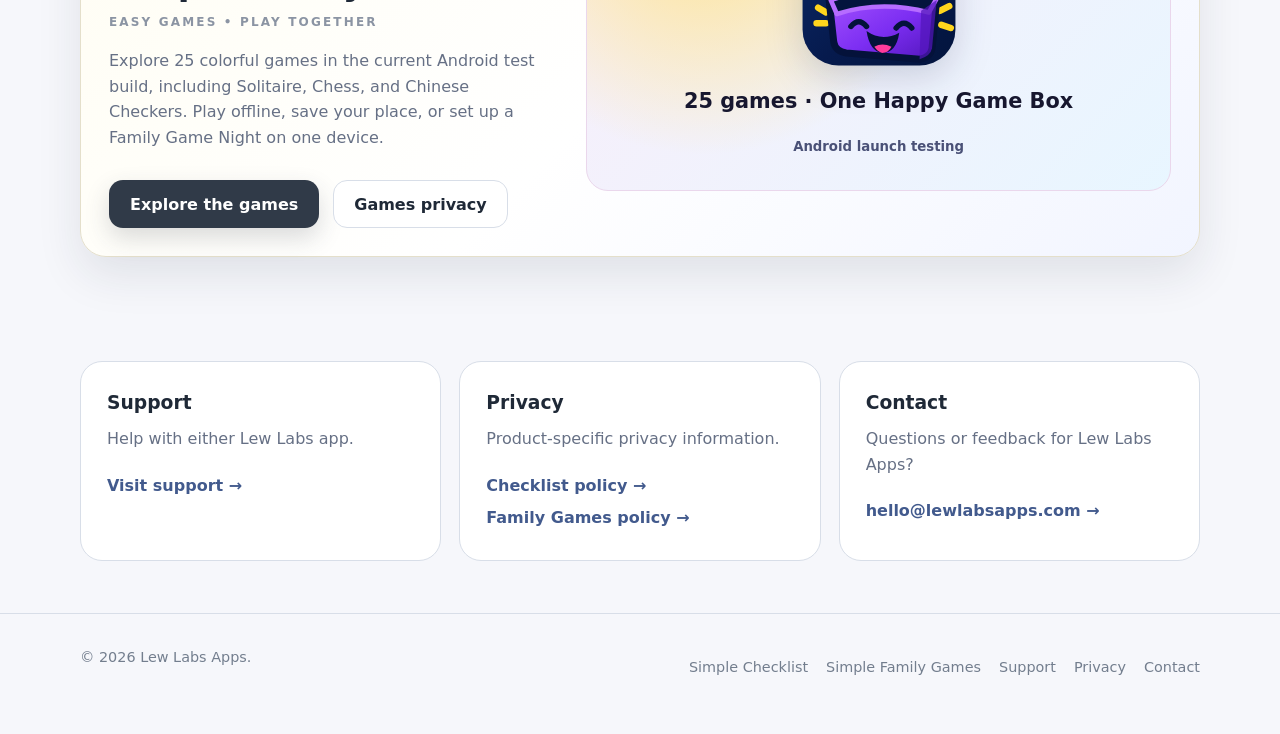
==== commit 319b1c59: "Align website with 25-game build and verified ChatGPT handoff" ====
--- a/index.html
+++ b/index.html
@@ -33,8 +33,8 @@
           <div class="product-panel checklist-panel"><span class="panel-kicker">Simple Checklist</span><strong>Make a list.<br>Use it again.</strong><ul><li>Reusable lists and widgets</li><li>Voice, sharing, and import</li><li>Optional AI Create with review</li></ul></div>
         </article>
         <article class="product-card family-games-card">
-          <div class="product-copy"><img class="product-icon family-games-icon" src="simple-family-games-icon.svg" alt="Simple Family Games Happy Game Box icon" width="92" height="92"><h3>Simple Family Games</h3><div class="strap">Easy games • Play together</div><p>Explore 22 colorful games in the current Android launch candidate, from quick rounds and card games to puzzles and strategy. Play offline, save your place, or set up a Family Game Night on one device.</p><div class="actions"><a class="btn btn-primary" href="https://simplefamilygames.com/">Explore the games</a><a class="btn btn-secondary" href="https://simplefamilygames.com/privacy.html">Games privacy</a></div></div>
-          <div class="product-panel games-panel"><img src="simple-family-games-icon.svg" alt="" width="156" height="156"><span>22 games · One Happy Game Box</span><small>Android launch testing</small></div>
+          <div class="product-copy"><img class="product-icon family-games-icon" src="simple-family-games-icon.svg" alt="Simple Family Games Happy Game Box icon" width="92" height="92"><h3>Simple Family Games</h3><div class="strap">Easy games • Play together</div><p>Explore 25 colorful games in the current Android test build, including Solitaire, Chess, and Chinese Checkers. Play offline, save your place, or set up a Family Game Night on one device.</p><div class="actions"><a class="btn btn-primary" href="https://simplefamilygames.com/">Explore the games</a><a class="btn btn-secondary" href="https://simplefamilygames.com/privacy.html">Games privacy</a></div></div>
+          <div class="product-panel games-panel"><img src="simple-family-games-icon.svg" alt="" width="156" height="156"><span>25 games · One Happy Game Box</span><small>Android launch testing</small></div>
         </article>
       </div>
     </div></section>
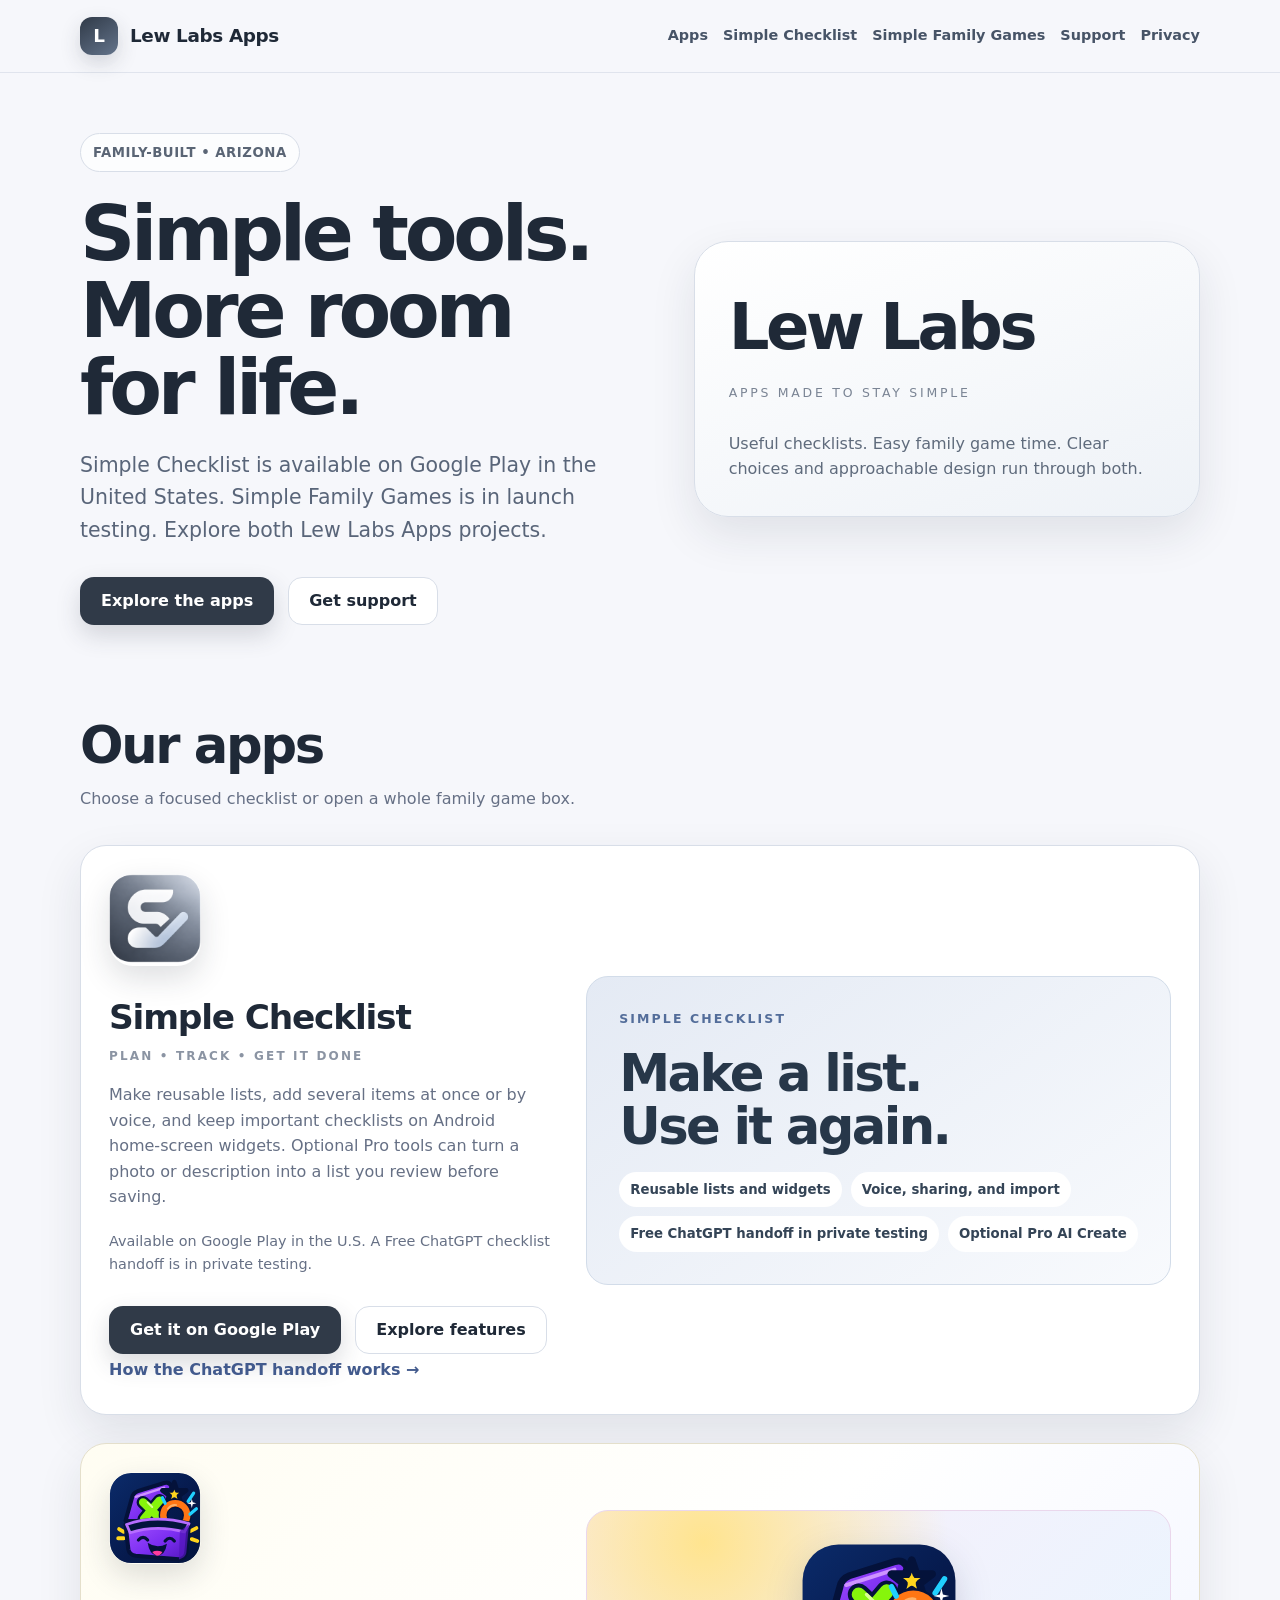
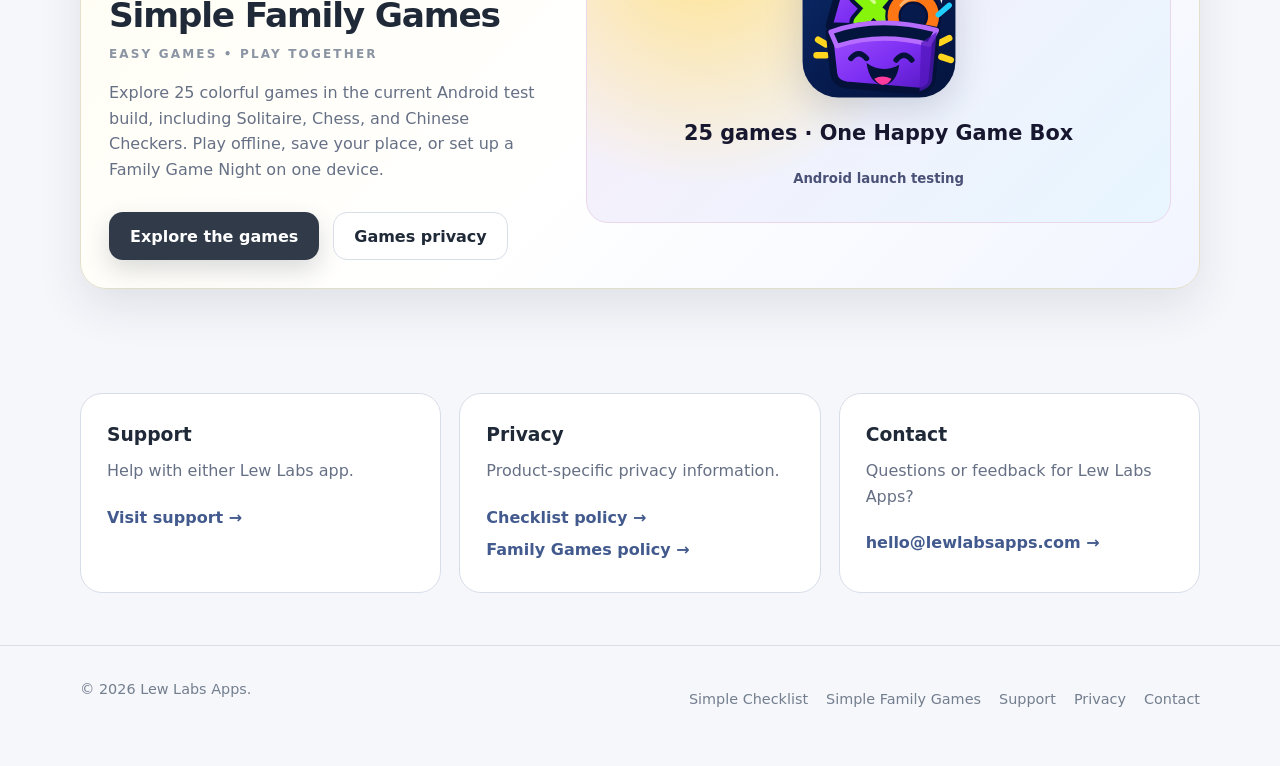
==== commit 0ba00871: "Make Checklist ChatGPT handoff prominent" ====
--- a/index.html
+++ b/index.html
@@ -29,8 +29,8 @@
     <section class="section apps-section" id="apps"><div class="container"><h2>Our apps</h2><p class="section-intro">Choose a focused checklist or open a whole family game box.</p>
       <div class="product-stack">
         <article class="product-card">
-          <div class="product-copy"><img class="product-icon" src="simple-checklist-icon.png" alt="Simple Checklist app icon" width="92" height="92"><h3>Simple Checklist</h3><div class="strap">Plan • Track • Get it done</div><p>Make reusable lists, add several items at once or by voice, and keep important checklists on Android home-screen widgets. Optional Pro tools can turn a photo or description into a list you review before saving.</p><p class="fine-print">Available on Google Play in the U.S. A separate ChatGPT checklist handoff is in private testing.</p><div class="actions"><a class="btn btn-primary" href="https://play.google.com/store/apps/details?id=com.lewlabsapps.simplechecklist" rel="noreferrer">Get it on Google Play</a><a class="btn btn-secondary" href="simple-checklist.html">Explore features</a></div></div>
-          <div class="product-panel checklist-panel"><span class="panel-kicker">Simple Checklist</span><strong>Make a list.<br>Use it again.</strong><ul><li>Reusable lists and widgets</li><li>Voice, sharing, and import</li><li>Optional AI Create with review</li></ul></div>
+          <div class="product-copy"><img class="product-icon" src="simple-checklist-icon.png" alt="Simple Checklist app icon" width="92" height="92"><h3>Simple Checklist</h3><div class="strap">Plan • Track • Get it done</div><p>Make reusable lists, add several items at once or by voice, and keep important checklists on Android home-screen widgets. Optional Pro tools can turn a photo or description into a list you review before saving.</p><p class="fine-print">Available on Google Play in the U.S. A Free ChatGPT checklist handoff is in private testing.</p><div class="actions"><a class="btn btn-primary" href="https://play.google.com/store/apps/details?id=com.lewlabsapps.simplechecklist" rel="noreferrer">Get it on Google Play</a><a class="btn btn-secondary" href="simple-checklist.html">Explore features</a></div><a class="text-link" href="simple-checklist.html#chatgpt">How the ChatGPT handoff works →</a></div>
+          <div class="product-panel checklist-panel"><span class="panel-kicker">Simple Checklist</span><strong>Make a list.<br>Use it again.</strong><ul><li>Reusable lists and widgets</li><li>Voice, sharing, and import</li><li>Free ChatGPT handoff in private testing</li><li>Optional Pro AI Create</li></ul></div>
         </article>
         <article class="product-card family-games-card">
           <div class="product-copy"><img class="product-icon family-games-icon" src="simple-family-games-icon.svg" alt="Simple Family Games Happy Game Box icon" width="92" height="92"><h3>Simple Family Games</h3><div class="strap">Easy games • Play together</div><p>Explore 25 colorful games in the current Android test build, including Solitaire, Chess, and Chinese Checkers. Play offline, save your place, or set up a Family Game Night on one device.</p><div class="actions"><a class="btn btn-primary" href="https://simplefamilygames.com/">Explore the games</a><a class="btn btn-secondary" href="https://simplefamilygames.com/privacy.html">Games privacy</a></div></div>
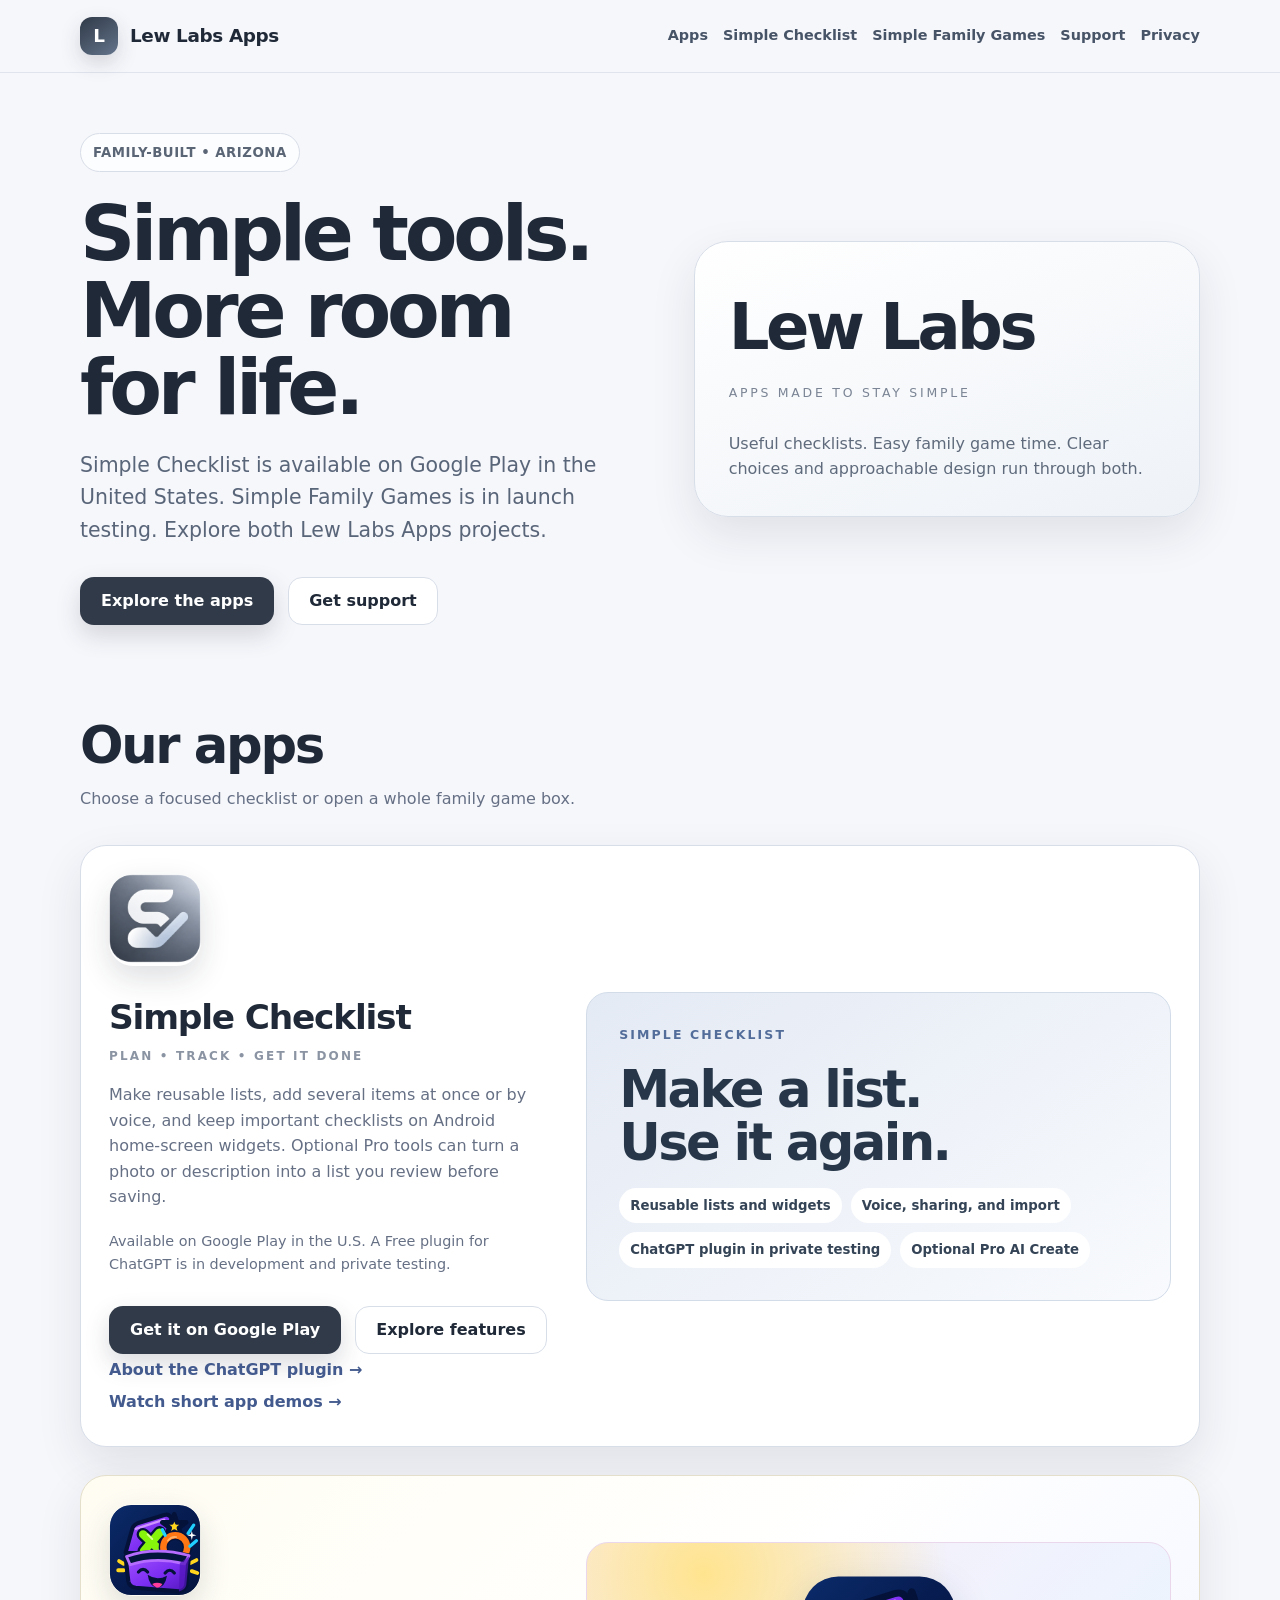
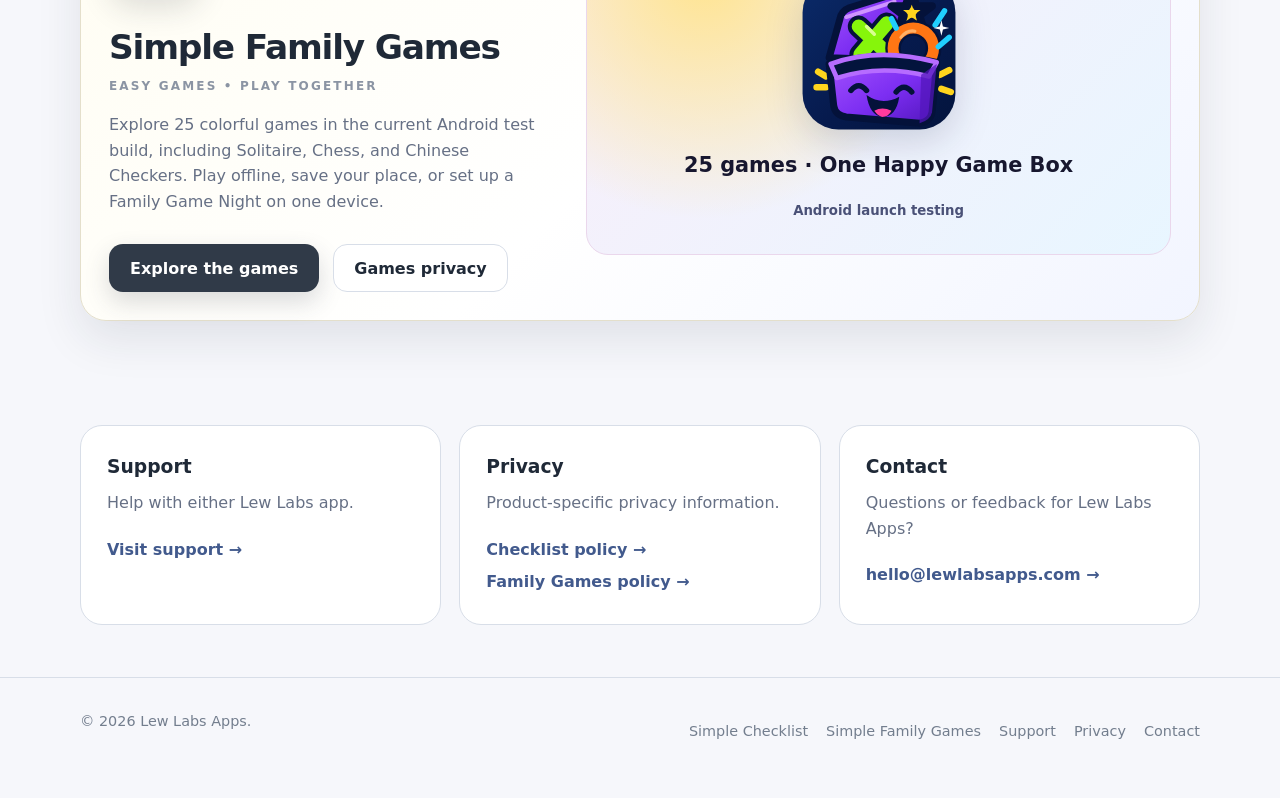
==== commit 658bdaa9: "Show Checklist plugin status and real app demos" ====
--- a/index.html
+++ b/index.html
@@ -29,8 +29,8 @@
     <section class="section apps-section" id="apps"><div class="container"><h2>Our apps</h2><p class="section-intro">Choose a focused checklist or open a whole family game box.</p>
       <div class="product-stack">
         <article class="product-card">
-          <div class="product-copy"><img class="product-icon" src="simple-checklist-icon.png" alt="Simple Checklist app icon" width="92" height="92"><h3>Simple Checklist</h3><div class="strap">Plan • Track • Get it done</div><p>Make reusable lists, add several items at once or by voice, and keep important checklists on Android home-screen widgets. Optional Pro tools can turn a photo or description into a list you review before saving.</p><p class="fine-print">Available on Google Play in the U.S. A Free ChatGPT checklist handoff is in private testing.</p><div class="actions"><a class="btn btn-primary" href="https://play.google.com/store/apps/details?id=com.lewlabsapps.simplechecklist" rel="noreferrer">Get it on Google Play</a><a class="btn btn-secondary" href="simple-checklist.html">Explore features</a></div><a class="text-link" href="simple-checklist.html#chatgpt">How the ChatGPT handoff works →</a></div>
-          <div class="product-panel checklist-panel"><span class="panel-kicker">Simple Checklist</span><strong>Make a list.<br>Use it again.</strong><ul><li>Reusable lists and widgets</li><li>Voice, sharing, and import</li><li>Free ChatGPT handoff in private testing</li><li>Optional Pro AI Create</li></ul></div>
+          <div class="product-copy"><img class="product-icon" src="simple-checklist-icon.png" alt="Simple Checklist app icon" width="92" height="92"><h3>Simple Checklist</h3><div class="strap">Plan • Track • Get it done</div><p>Make reusable lists, add several items at once or by voice, and keep important checklists on Android home-screen widgets. Optional Pro tools can turn a photo or description into a list you review before saving.</p><p class="fine-print">Available on Google Play in the U.S. A Free plugin for ChatGPT is in development and private testing.</p><div class="actions"><a class="btn btn-primary" href="https://play.google.com/store/apps/details?id=com.lewlabsapps.simplechecklist" rel="noreferrer">Get it on Google Play</a><a class="btn btn-secondary" href="simple-checklist.html">Explore features</a></div><a class="text-link" href="simple-checklist.html#chatgpt">About the ChatGPT plugin →</a><br><a class="text-link" href="simple-checklist.html#videos">Watch short app demos →</a></div>
+          <div class="product-panel checklist-panel"><span class="panel-kicker">Simple Checklist</span><strong>Make a list.<br>Use it again.</strong><ul><li>Reusable lists and widgets</li><li>Voice, sharing, and import</li><li>ChatGPT plugin in private testing</li><li>Optional Pro AI Create</li></ul></div>
         </article>
         <article class="product-card family-games-card">
           <div class="product-copy"><img class="product-icon family-games-icon" src="simple-family-games-icon.svg" alt="Simple Family Games Happy Game Box icon" width="92" height="92"><h3>Simple Family Games</h3><div class="strap">Easy games • Play together</div><p>Explore 25 colorful games in the current Android test build, including Solitaire, Chess, and Chinese Checkers. Play offline, save your place, or set up a Family Game Night on one device.</p><div class="actions"><a class="btn btn-primary" href="https://simplefamilygames.com/">Explore the games</a><a class="btn btn-secondary" href="https://simplefamilygames.com/privacy.html">Games privacy</a></div></div>
--- a/styles.css
+++ b/styles.css
@@ -55,6 +55,12 @@
 .feature{background:#fff;border:1px solid var(--line);border-radius:20px;padding:24px}
 .feature h3{margin:0 0 7px;font-size:1.06rem}
 .feature p{margin:0;color:var(--muted);font-size:.94rem}
+.video-grid{display:grid;grid-template-columns:repeat(3,minmax(0,1fr));gap:18px;margin-top:28px}
+.video-card{min-width:0;overflow:hidden;background:var(--surface);border:1px solid var(--line);border-radius:20px}
+.video-card video{display:block;width:100%;aspect-ratio:9/16;background:#dde5f1;object-fit:cover}
+.video-copy{padding:20px 22px 24px}
+.video-copy h3{margin:0 0 5px;font-size:1.08rem}
+.video-copy p{margin:0 0 10px;color:var(--muted);font-size:.94rem}
 .info-grid{display:grid;grid-template-columns:repeat(3,1fr);gap:18px}
 .info-card{background:#fff;border:1px solid var(--line);border-radius:22px;padding:26px}
 .info-card h3{margin:0 0 8px}.info-card p{color:var(--muted);margin:0 0 18px}
@@ -66,9 +72,11 @@
 .footer{border-top:1px solid var(--line);padding:32px 0 44px;color:#737e8e;font-size:.9rem}.footer-row{display:flex;justify-content:space-between;gap:24px;flex-wrap:wrap}.footer-links{display:flex;gap:18px;flex-wrap:wrap}.footer a{text-decoration:none}
 .badge{display:inline-block;padding:6px 10px;border-radius:999px;background:#eef2f8;color:#596985;font-size:.78rem;font-weight:800}
 @media(max-width:820px){.hero-grid,.product-card{grid-template-columns:1fr}.hero{padding-top:54px}.nav-links{display:none}.feature-grid,.info-grid{grid-template-columns:1fr}.hero-card{padding:27px}.product-visual,.family-games-visual{order:-1}.section{padding:54px 0}.family-games-visual{min-height:300px}}
+@media(max-width:820px){.video-grid{grid-template-columns:repeat(2,minmax(0,1fr))}}
+@media(max-width:560px){.video-grid{grid-template-columns:1fr}.video-card{max-width:390px;margin-inline:auto}.video-card video{max-height:620px;object-fit:contain}}
 @media(prefers-color-scheme:dark){
   :root{--bg:#111827;--surface:#182231;--surface-2:#202b3b;--text:#f4f6fa;--muted:#aeb8c6;--line:#2c394b;--dark:#dce4ef;--accent:#91a9da}
-  body{background:var(--bg)}.site-header{background:rgba(17,24,39,.9)}.nav-links a{color:#c2cad5}.hero-card,.product-card,.feature,.info-card,.prose{background:#182231}.family-games-card{background:linear-gradient(135deg,#1c2634,#182231)}.family-games-visual{background:radial-gradient(circle at 18% 18%,rgba(185,255,56,.20),transparent 29%),radial-gradient(circle at 82% 20%,rgba(255,79,163,.16),transparent 31%),#111827}.btn-primary{background:#e4eaf2;color:#18202c}.btn-secondary{background:#182231}.hero-card .lab{color:#fff}.product-visual img{border-color:#2c394b}.notice{background:#202c3c}.eyebrow{background:#182231}.footer{color:#9ba6b7}
+  body{background:var(--bg)}.site-header{background:rgba(17,24,39,.9)}.nav-links a{color:#c2cad5}.hero-card,.product-card,.feature,.video-card,.info-card,.prose{background:#182231}.family-games-card{background:linear-gradient(135deg,#1c2634,#182231)}.family-games-visual{background:radial-gradient(circle at 18% 18%,rgba(185,255,56,.20),transparent 29%),radial-gradient(circle at 82% 20%,rgba(255,79,163,.16),transparent 31%),#111827}.btn-primary{background:#e4eaf2;color:#18202c}.btn-secondary{background:#182231}.hero-card .lab{color:#fff}.product-visual img{border-color:#2c394b}.notice{background:#202c3c}.eyebrow{background:#182231}.footer{color:#9ba6b7}
 }
 
 /* Shared navigation and product refresh */
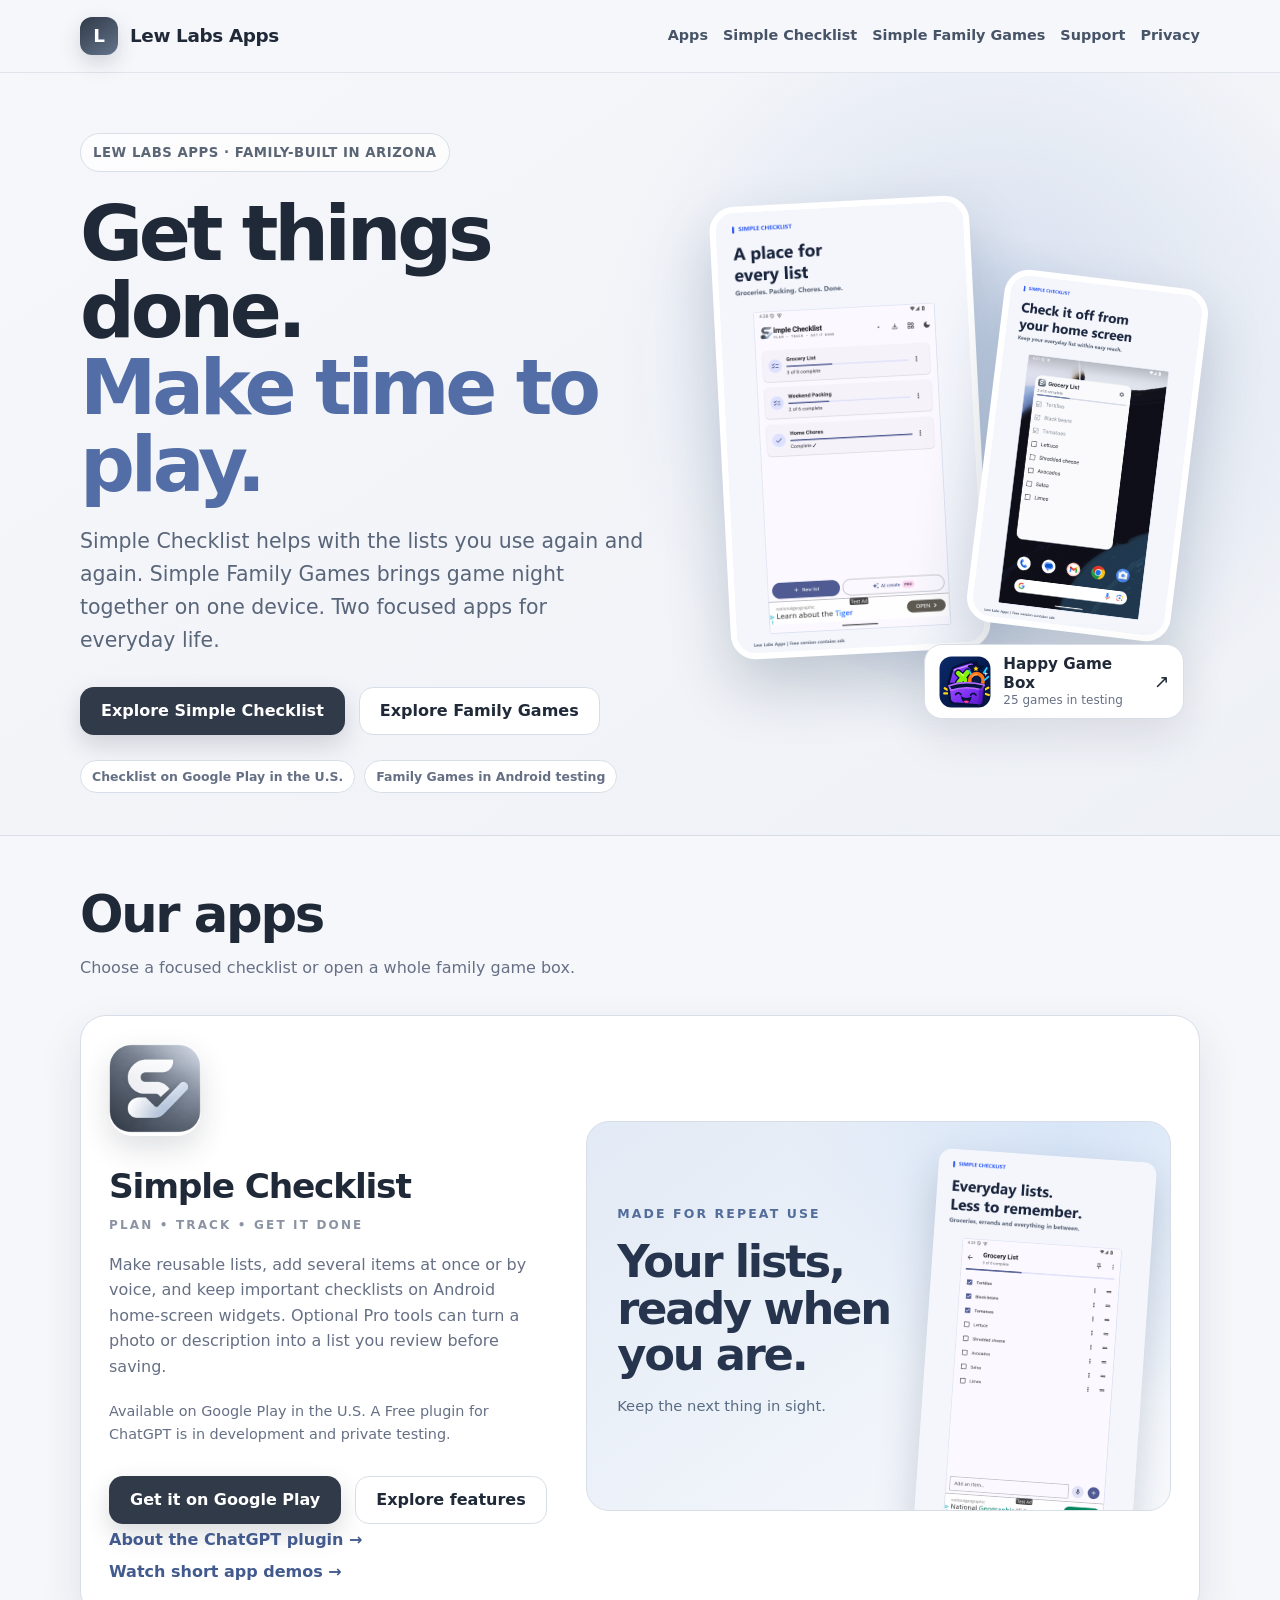
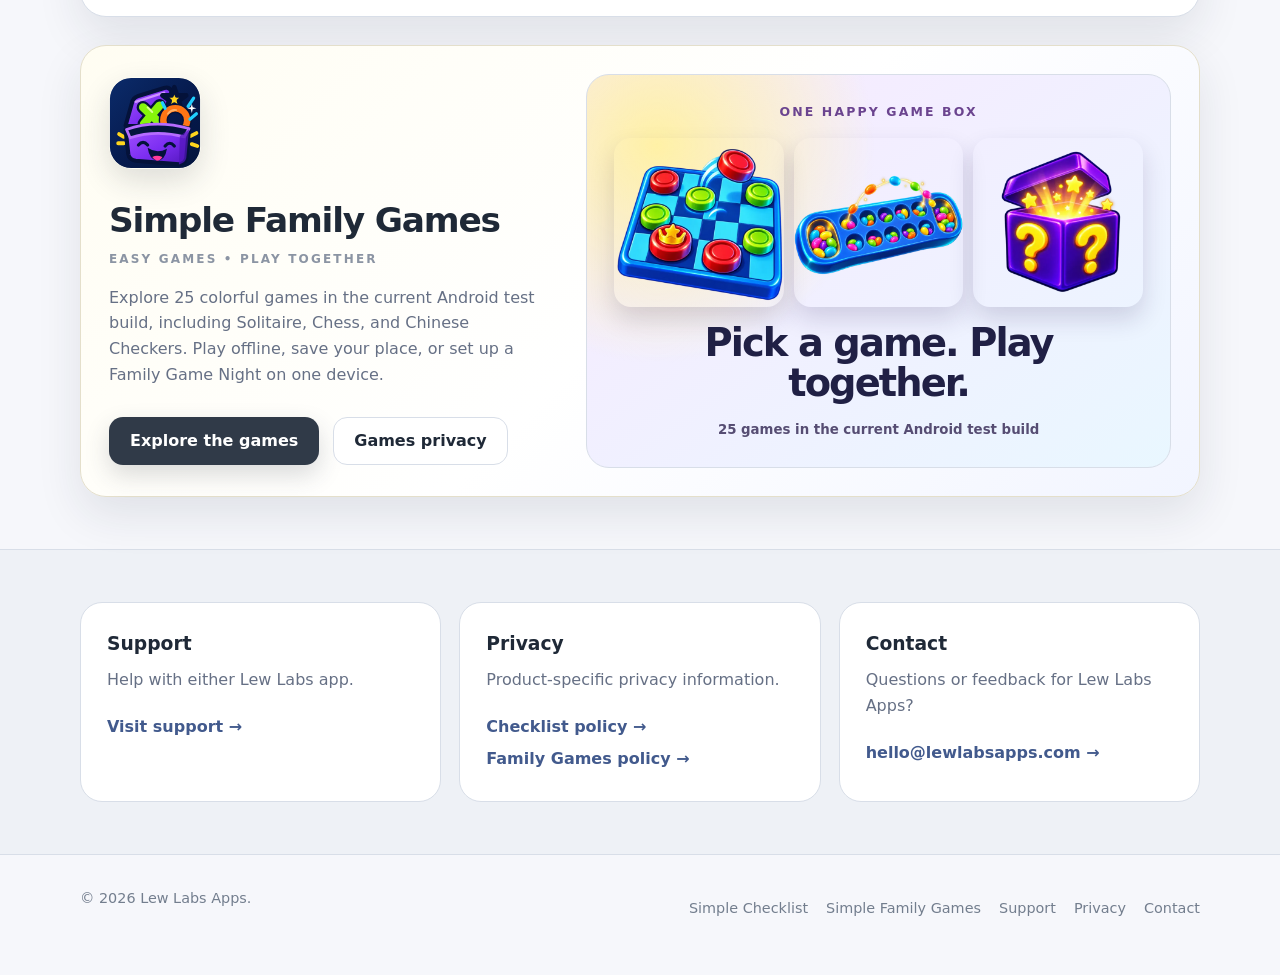
==== commit dfe9f7d0: "Renovate Lew Labs and Checklist pages" ====
--- a/index.html
+++ b/index.html
@@ -22,19 +22,19 @@
     <nav class="nav-links" aria-label="Main navigation"><a href="#apps">Apps</a><a href="simple-checklist.html">Simple Checklist</a><a href="https://simplefamilygames.com/">Simple Family Games</a><a href="support.html">Support</a><a href="privacy.html">Privacy</a></nav>
   </div></header>
   <main id="main">
-    <section class="hero"><div class="container hero-grid">
-      <div><span class="eyebrow">Family-built • Arizona</span><h1>Simple tools.<br>More room for life.</h1><p class="lede">Simple Checklist is available on Google Play in the United States. Simple Family Games is in launch testing. Explore both Lew Labs Apps projects.</p><div class="actions"><a class="btn btn-primary" href="#apps">Explore the apps</a><a class="btn btn-secondary" href="support.html">Get support</a></div></div>
-      <aside class="hero-card"><div class="lab">Lew Labs</div><div class="tag">Apps made to stay simple</div><p>Useful checklists. Easy family game time. Clear choices and approachable design run through both.</p></aside>
+    <section class="hero home-hero"><div class="container hero-grid">
+      <div class="hero-copy"><span class="eyebrow">Lew Labs Apps · Family-built in Arizona</span><h1>Get things done.<br><em>Make time to play.</em></h1><p class="lede">Simple Checklist helps with the lists you use again and again. Simple Family Games brings game night together on one device. Two focused apps for everyday life.</p><div class="actions"><a class="btn btn-primary" href="simple-checklist.html">Explore Simple Checklist</a><a class="btn btn-secondary" href="https://simplefamilygames.com/">Explore Family Games</a></div><div class="hero-signals"><span>Checklist on Google Play in the U.S.</span><span>Family Games in Android testing</span></div></div>
+      <div class="hero-stage" aria-label="Simple Checklist screens and Simple Family Games"><span class="stage-glow" aria-hidden="true"></span><a class="stage-screen" href="simple-checklist.html#screenshots" aria-label="View Simple Checklist app screenshots"><img src="screenshots/06_dashboard.png" alt="Simple Checklist dashboard with three sample lists" width="1080" height="1920"></a><a class="stage-widget" href="simple-checklist.html#screenshots" aria-label="View the Simple Checklist home-screen widget"><img src="screenshots/02_home_screen_widget.png" alt="Android home screen with the Simple Checklist Grocery List widget" width="1080" height="1920"></a><a class="stage-games" href="https://simplefamilygames.com/"><img src="simple-family-games-icon.svg" alt="" width="64" height="64"><span><strong>Happy Game Box</strong><small>25 games in testing</small></span><span aria-hidden="true">↗</span></a></div>
     </div></section>
     <section class="section apps-section" id="apps"><div class="container"><h2>Our apps</h2><p class="section-intro">Choose a focused checklist or open a whole family game box.</p>
       <div class="product-stack">
         <article class="product-card">
           <div class="product-copy"><img class="product-icon" src="simple-checklist-icon.png" alt="Simple Checklist app icon" width="92" height="92"><h3>Simple Checklist</h3><div class="strap">Plan • Track • Get it done</div><p>Make reusable lists, add several items at once or by voice, and keep important checklists on Android home-screen widgets. Optional Pro tools can turn a photo or description into a list you review before saving.</p><p class="fine-print">Available on Google Play in the U.S. A Free plugin for ChatGPT is in development and private testing.</p><div class="actions"><a class="btn btn-primary" href="https://play.google.com/store/apps/details?id=com.lewlabsapps.simplechecklist" rel="noreferrer">Get it on Google Play</a><a class="btn btn-secondary" href="simple-checklist.html">Explore features</a></div><a class="text-link" href="simple-checklist.html#chatgpt">About the ChatGPT plugin →</a><br><a class="text-link" href="simple-checklist.html#videos">Watch short app demos →</a></div>
-          <div class="product-panel checklist-panel"><span class="panel-kicker">Simple Checklist</span><strong>Make a list.<br>Use it again.</strong><ul><li>Reusable lists and widgets</li><li>Voice, sharing, and import</li><li>ChatGPT plugin in private testing</li><li>Optional Pro AI Create</li></ul></div>
+          <div class="product-showcase checklist-showcase"><div><span class="panel-kicker">Made for repeat use</span><strong>Your lists,<br>ready when you are.</strong><p>Keep the next thing in sight.</p></div><img src="screenshots/01_everyday_lists.png" alt="Real Simple Checklist grocery list screen with visible progress" width="1080" height="1920" loading="lazy"></div>
         </article>
         <article class="product-card family-games-card">
           <div class="product-copy"><img class="product-icon family-games-icon" src="simple-family-games-icon.svg" alt="Simple Family Games Happy Game Box icon" width="92" height="92"><h3>Simple Family Games</h3><div class="strap">Easy games • Play together</div><p>Explore 25 colorful games in the current Android test build, including Solitaire, Chess, and Chinese Checkers. Play offline, save your place, or set up a Family Game Night on one device.</p><div class="actions"><a class="btn btn-primary" href="https://simplefamilygames.com/">Explore the games</a><a class="btn btn-secondary" href="https://simplefamilygames.com/privacy.html">Games privacy</a></div></div>
-          <div class="product-panel games-panel"><img src="simple-family-games-icon.svg" alt="" width="156" height="156"><span>25 games · One Happy Game Box</span><small>Android launch testing</small></div>
+          <div class="product-showcase games-showcase"><span class="panel-kicker">One Happy Game Box</span><div class="game-art-row"><img src="assets/game-art/checkers.webp" alt="Checkers game art" width="560" height="560" loading="lazy"><img src="assets/game-art/mancala.webp" alt="Mancala game art" width="560" height="560" loading="lazy"><img src="assets/game-art/secret_pick.webp" alt="Secret Pick game art" width="560" height="560" loading="lazy"></div><strong>Pick a game. Play together.</strong><small>25 games in the current Android test build</small></div>
         </article>
       </div>
     </div></section>
--- a/styles.css
+++ b/styles.css
@@ -55,6 +55,11 @@
 .feature{background:#fff;border:1px solid var(--line);border-radius:20px;padding:24px}
 .feature h3{margin:0 0 7px;font-size:1.06rem}
 .feature p{margin:0;color:var(--muted);font-size:.94rem}
+.screenshot-grid{display:grid;grid-template-columns:repeat(4,minmax(0,1fr));gap:16px;margin:28px 0 18px}
+.screenshot-card{min-width:0;margin:0;overflow:hidden;background:var(--surface);border:1px solid var(--line);border-radius:20px}
+.screenshot-card a{display:block;overflow:hidden}
+.screenshot-card img{display:block;width:100%;height:auto;aspect-ratio:9/16;object-fit:cover}
+.screenshot-card figcaption{padding:14px 16px 18px;font-size:.94rem;font-weight:700}
 .video-grid{display:grid;grid-template-columns:repeat(3,minmax(0,1fr));gap:18px;margin-top:28px}
 .video-card{min-width:0;overflow:hidden;background:var(--surface);border:1px solid var(--line);border-radius:20px}
 .video-card video{display:block;width:100%;aspect-ratio:9/16;background:#dde5f1;object-fit:cover}
@@ -73,10 +78,12 @@
 .badge{display:inline-block;padding:6px 10px;border-radius:999px;background:#eef2f8;color:#596985;font-size:.78rem;font-weight:800}
 @media(max-width:820px){.hero-grid,.product-card{grid-template-columns:1fr}.hero{padding-top:54px}.nav-links{display:none}.feature-grid,.info-grid{grid-template-columns:1fr}.hero-card{padding:27px}.product-visual,.family-games-visual{order:-1}.section{padding:54px 0}.family-games-visual{min-height:300px}}
 @media(max-width:820px){.video-grid{grid-template-columns:repeat(2,minmax(0,1fr))}}
+@media(max-width:820px){.screenshot-grid{grid-template-columns:repeat(2,minmax(0,1fr))}}
+@media(max-width:560px){.screenshot-grid{display:flex;gap:12px;overflow-x:auto;scroll-snap-type:x mandatory;padding-bottom:10px}.screenshot-card{flex:0 0 min(78vw,290px);scroll-snap-align:start}}
 @media(max-width:560px){.video-grid{grid-template-columns:1fr}.video-card{max-width:390px;margin-inline:auto}.video-card video{max-height:620px;object-fit:contain}}
 @media(prefers-color-scheme:dark){
   :root{--bg:#111827;--surface:#182231;--surface-2:#202b3b;--text:#f4f6fa;--muted:#aeb8c6;--line:#2c394b;--dark:#dce4ef;--accent:#91a9da}
-  body{background:var(--bg)}.site-header{background:rgba(17,24,39,.9)}.nav-links a{color:#c2cad5}.hero-card,.product-card,.feature,.video-card,.info-card,.prose{background:#182231}.family-games-card{background:linear-gradient(135deg,#1c2634,#182231)}.family-games-visual{background:radial-gradient(circle at 18% 18%,rgba(185,255,56,.20),transparent 29%),radial-gradient(circle at 82% 20%,rgba(255,79,163,.16),transparent 31%),#111827}.btn-primary{background:#e4eaf2;color:#18202c}.btn-secondary{background:#182231}.hero-card .lab{color:#fff}.product-visual img{border-color:#2c394b}.notice{background:#202c3c}.eyebrow{background:#182231}.footer{color:#9ba6b7}
+  body{background:var(--bg)}.site-header{background:rgba(17,24,39,.9)}.nav-links a{color:#c2cad5}.hero-card,.product-card,.feature,.screenshot-card,.video-card,.info-card,.prose{background:#182231}.family-games-card{background:linear-gradient(135deg,#1c2634,#182231)}.family-games-visual{background:radial-gradient(circle at 18% 18%,rgba(185,255,56,.20),transparent 29%),radial-gradient(circle at 82% 20%,rgba(255,79,163,.16),transparent 31%),#111827}.btn-primary{background:#e4eaf2;color:#18202c}.btn-secondary{background:#182231}.hero-card .lab{color:#fff}.product-visual img{border-color:#2c394b}.notice{background:#202c3c}.eyebrow{background:#182231}.footer{color:#9ba6b7}
 }
 
 /* Shared navigation and product refresh */
@@ -115,3 +122,79 @@
 @media(max-width:520px){.page-intro{display:block}.page-intro>.product-icon{width:70px;height:70px}.product-card{padding:18px}.product-panel{min-height:230px;padding:22px}.games-panel img{width:118px}.hero-card{display:none}.nav-links{gap:0 10px}.nav-links a{font-size:.84rem}.btn{width:100%}.actions{gap:9px}.footer-links{gap:4px 14px}}
 @media(prefers-color-scheme:dark){.hero-card p,.lede,.product-copy p,.prose p,.prose li,.section-heading-inline p{color:var(--muted)}.text-link{color:#b4c8f4}.checklist-panel{background:linear-gradient(145deg,#26364b,#1b283a);border-color:#34465d;color:#f4f6fa}.checklist-panel li{background:#34465d;color:#e9f0fb}.games-panel{background:linear-gradient(135deg,#252a47,#202c4b);border-color:#394666;color:#fff}.games-panel small{color:#c7d3ed}.prose .notice{color:#e7edf8}.badge{background:#26364b;color:#d7e4f8}.eyebrow{color:#d4ddeb}}
 @media(prefers-reduced-motion:reduce){html{scroll-behavior:auto}*,*::before,*::after{animation-duration:.01ms!important;transition-duration:.01ms!important}}
+
+/* Product-led home and Checklist presentation */
+.home-hero{overflow:hidden;background:radial-gradient(circle at 77% 38%,rgba(169,190,223,.42),transparent 35%),linear-gradient(145deg,var(--bg),var(--surface-2));border-bottom:1px solid var(--line)}
+.home-hero .hero-grid{grid-template-columns:minmax(0,1.04fr) minmax(0,.96fr);gap:32px}
+.hero-copy h1 em{font-style:normal;color:#536ea7}
+.hero-copy .lede{max-width:610px}
+.hero-signals{display:flex;flex-wrap:wrap;gap:9px;margin-top:25px}
+.hero-signals span{border:1px solid var(--line);background:var(--surface);border-radius:999px;padding:6px 11px;font-size:.78rem;font-weight:750;color:var(--muted)}
+.hero-stage{position:relative;min-height:560px;isolation:isolate}
+.stage-glow{position:absolute;inset:8% 3% 11% 6%;z-index:-1;border-radius:50%;background:radial-gradient(circle,#c9d8ee 0,rgba(201,216,238,.55) 47%,transparent 72%)}
+.stage-screen,.stage-widget{position:absolute;display:block;overflow:hidden;border:6px solid var(--surface);border-radius:25px;box-shadow:0 28px 60px rgba(34,54,81,.22);background:var(--surface);transition:transform .2s ease}
+.stage-screen:hover{transform:rotate(-3deg) translateY(-7px)}
+.stage-widget:hover{transform:rotate(7deg) translateY(-7px)}
+.stage-screen{width:min(54%,260px);left:8%;top:18px;transform:rotate(-3deg)}
+.stage-widget{width:min(43%,205px);right:2%;top:95px;transform:rotate(7deg)}
+.stage-screen img,.stage-widget img{display:block;width:100%;height:auto}
+.stage-games{position:absolute;right:3%;bottom:24px;display:flex;align-items:center;gap:12px;max-width:260px;padding:10px 14px;background:var(--surface);border:1px solid var(--line);border-radius:18px;box-shadow:var(--shadow);text-decoration:none}
+.stage-games img{width:52px;height:52px;flex:none}
+.stage-games strong,.stage-games small{display:block;line-height:1.25}
+.stage-games strong{font-size:.95rem}.stage-games small{font-size:.75rem;color:var(--muted)}
+.stage-games>span:last-child{margin-left:auto;font-size:1.15rem}
+.product-showcase{position:relative;min-height:390px;overflow:hidden;border-radius:23px;border:1px solid var(--line)}
+.checklist-showcase{display:flex;align-items:center;padding:30px;background:radial-gradient(circle at 82% 5%,#d7e5f7,transparent 46%),linear-gradient(145deg,#e2eaf5,#f8fafd);color:#26354d}
+.checklist-showcase>div{position:relative;z-index:1;max-width:56%}
+.checklist-showcase strong,.games-showcase strong{display:block;font-size:clamp(1.8rem,3.5vw,3.2rem);line-height:1.04;letter-spacing:-.05em;margin-top:14px}
+.checklist-showcase p{font-size:.92rem;color:#596b83}
+.checklist-showcase img{position:absolute;width:43%;max-width:218px;height:auto;right:26px;top:33px;border-radius:13px;box-shadow:0 18px 40px rgba(27,47,80,.2);transform:rotate(4deg)}
+.games-showcase{display:flex;flex-direction:column;justify-content:center;align-items:center;gap:16px;padding:27px;text-align:center;background:radial-gradient(circle at 12% 18%,#fff1a6,transparent 36%),linear-gradient(145deg,#f8e9ff,#e9f7ff);color:#202045}
+.games-showcase .panel-kicker{color:#6b448f}
+.game-art-row{display:grid;grid-template-columns:repeat(3,minmax(0,1fr));gap:10px;width:100%}
+.game-art-row img{display:block;width:100%;height:auto;border-radius:17px;box-shadow:0 12px 25px rgba(36,26,79,.16)}
+.games-showcase strong{font-size:clamp(1.7rem,3vw,2.7rem);margin:0}
+.games-showcase small{font-weight:750;color:#564d73}
+.contact-section{background:var(--surface-2);border-top:1px solid var(--line)}
+@media(max-width:820px){.home-hero .hero-grid{grid-template-columns:1fr}.hero-stage{min-height:520px;max-width:580px;width:100%;margin-inline:auto}.product-showcase{min-height:360px}}
+@media(max-width:520px){.hero-stage{min-height:390px}.stage-screen{width:53%;left:4%;top:8px}.stage-widget{width:42%;right:3%;top:67px}.stage-games{bottom:4px;right:3%;max-width:230px}.stage-games img{width:42px;height:42px}.product-showcase{min-height:290px}.checklist-showcase{padding:22px}.checklist-showcase>div{max-width:55%}.checklist-showcase strong{font-size:clamp(1.5rem,7vw,2.2rem)}.checklist-showcase img{width:40%;right:15px;top:24px}.games-showcase{padding:20px}.game-art-row{gap:6px}.game-art-row img{border-radius:10px}}
+@media(prefers-color-scheme:dark){.hero-copy h1 em{color:#b3c8ea}.home-hero{background:radial-gradient(circle at 77% 38%,rgba(67,94,139,.35),transparent 35%),linear-gradient(145deg,var(--bg),var(--surface-2))}.stage-glow{background:radial-gradient(circle,rgba(94,126,174,.43),transparent 72%)}.contact-section{background:var(--surface-2)}}
+.checklist-hero{overflow:hidden;padding:72px 0 64px;background:radial-gradient(circle at 75% 33%,#d8e6f8,transparent 35%),linear-gradient(145deg,var(--bg),var(--surface-2));border-bottom:1px solid var(--line)}
+.checklist-hero-grid{display:grid;grid-template-columns:minmax(0,1.1fr) minmax(0,.9fr);gap:46px;align-items:center}
+.product-kicker{display:flex;align-items:center;gap:12px;margin-bottom:22px;font-size:1.04rem;font-weight:850;letter-spacing:-.02em}
+.product-kicker img{width:46px;height:46px;border-radius:12px;box-shadow:0 7px 18px rgba(31,41,55,.15)}
+.checklist-hero-copy h1{font-size:clamp(3.2rem,6.5vw,5.6rem);margin:18px 0 24px}
+.checklist-hero-copy>p{max-width:580px;font-size:1.13rem;color:var(--muted)}
+.checklist-hero-art{position:relative;display:grid;place-items:center;min-height:590px}
+.checklist-hero-art::before{content:"";position:absolute;inset:7% 3%;border-radius:50%;background:radial-gradient(circle,rgba(118,151,196,.34),transparent 70%)}
+.checklist-hero-art img{position:relative;display:block;width:min(80%,315px);height:auto;max-height:570px;object-fit:contain;border:7px solid var(--surface);border-radius:28px;box-shadow:0 28px 70px rgba(33,54,86,.25);transform:rotate(3deg)}
+.checklist-art-note{position:absolute;right:0;bottom:20px;padding:11px 15px;background:#293e60;color:#fff;border-radius:13px;font-size:.88rem;font-weight:800;box-shadow:var(--shadow)}
+.plugin-preview{padding:17px 0;background:#e2eafb;border-bottom:1px solid #cddcf3}
+.plugin-preview a{display:flex;align-items:center;gap:17px;text-decoration:none;color:#263d61}
+.plugin-preview-mark{display:grid;place-items:center;flex:none;width:42px;height:42px;border-radius:13px;background:#cad9f7;font-size:1.4rem}
+.plugin-preview a>span:nth-child(2){display:grid;gap:2px}
+.plugin-preview strong{font-size:.96rem}.plugin-preview small{font-size:.84rem;color:#526786}
+.plugin-preview-arrow{margin-left:auto;font-size:1.35rem}
+.everyday-section{background:var(--surface)}
+.everyday-layout{display:grid;grid-template-columns:minmax(0,1.1fr) minmax(0,.9fr);gap:46px;align-items:stretch;margin-top:34px}
+.everyday-steps{display:grid;gap:0}
+.everyday-step{display:grid;grid-template-columns:46px 1fr;gap:18px;padding:18px 0;border-top:1px solid var(--line)}
+.everyday-step:last-child{border-bottom:1px solid var(--line)}
+.everyday-step>span{font-weight:850;color:#5b79ad;letter-spacing:.07em}
+.everyday-step h3{margin:0 0 5px;font-size:1.2rem;letter-spacing:-.02em}
+.everyday-step p{margin:0;color:var(--muted)}
+.everyday-art{position:relative;display:grid;place-items:center;min-height:500px;overflow:hidden;border-radius:25px;background:radial-gradient(circle at 50% 39%,#dbe7f7,#eef3fa 70%)}
+.everyday-art img{display:block;width:min(65%,245px);height:auto;box-shadow:0 18px 45px rgba(36,54,85,.19);border-radius:15px}
+.everyday-art p{position:absolute;left:20px;right:20px;bottom:18px;margin:0;padding:10px 14px;background:#293e60;color:#fff;border-radius:12px;text-align:center;font-size:.9rem;font-weight:750}
+.screenshot-section{background:var(--surface-2);border-top:1px solid var(--line);border-bottom:1px solid var(--line)}
+.video-section{background:var(--bg)}
+.pro-section{background:var(--surface-2);border-top:1px solid var(--line)}
+.chatgpt-section{background:linear-gradient(145deg,#24354d,#172439);color:#f4f8ff;padding:70px 0}
+.chatgpt-section .section-intro,.chatgpt-section .fine-print{color:#ced8e6}
+.chatgpt-section .badge{background:#405b83;color:#fff}
+.chatgpt-section .feature{background:rgba(255,255,255,.08);border-color:rgba(255,255,255,.17)}
+.chatgpt-section .feature p{color:#d2dbea}
+.chatgpt-section .btn-secondary{background:#f4f8ff;border-color:#f4f8ff;color:#1b2d46}
+@media(max-width:820px){.checklist-hero-grid,.everyday-layout{grid-template-columns:1fr}.checklist-hero-art{min-height:480px}.checklist-hero-art img{max-height:440px;width:min(63%,260px)}.everyday-art{min-height:440px}.everyday-art img{width:min(58%,220px)}}
+@media(max-width:520px){.checklist-hero{padding:48px 0 38px}.checklist-hero-copy h1{font-size:clamp(2.8rem,12vw,4rem)}.checklist-hero-art{min-height:420px}.checklist-hero-art img{width:min(70%,220px);max-height:400px}.checklist-art-note{right:0;bottom:10px;font-size:.74rem}.plugin-preview a{gap:10px}.plugin-preview-mark{width:35px;height:35px}.plugin-preview small{font-size:.78rem}.everyday-layout{gap:24px}.everyday-art{min-height:430px}}
+@media(prefers-color-scheme:dark){.checklist-hero{background:radial-gradient(circle at 75% 33%,rgba(76,109,159,.35),transparent 35%),linear-gradient(145deg,var(--bg),var(--surface-2))}.checklist-hero-art::before{background:radial-gradient(circle,rgba(104,139,194,.35),transparent 70%)}.plugin-preview{background:#223655;border-color:#334b6d}.plugin-preview a{color:#e8f1ff}.plugin-preview-mark{background:#405b83}.plugin-preview small{color:#b9cbe4}.everyday-art{background:radial-gradient(circle at 50% 39%,#344d70,#202e43 70%)}}
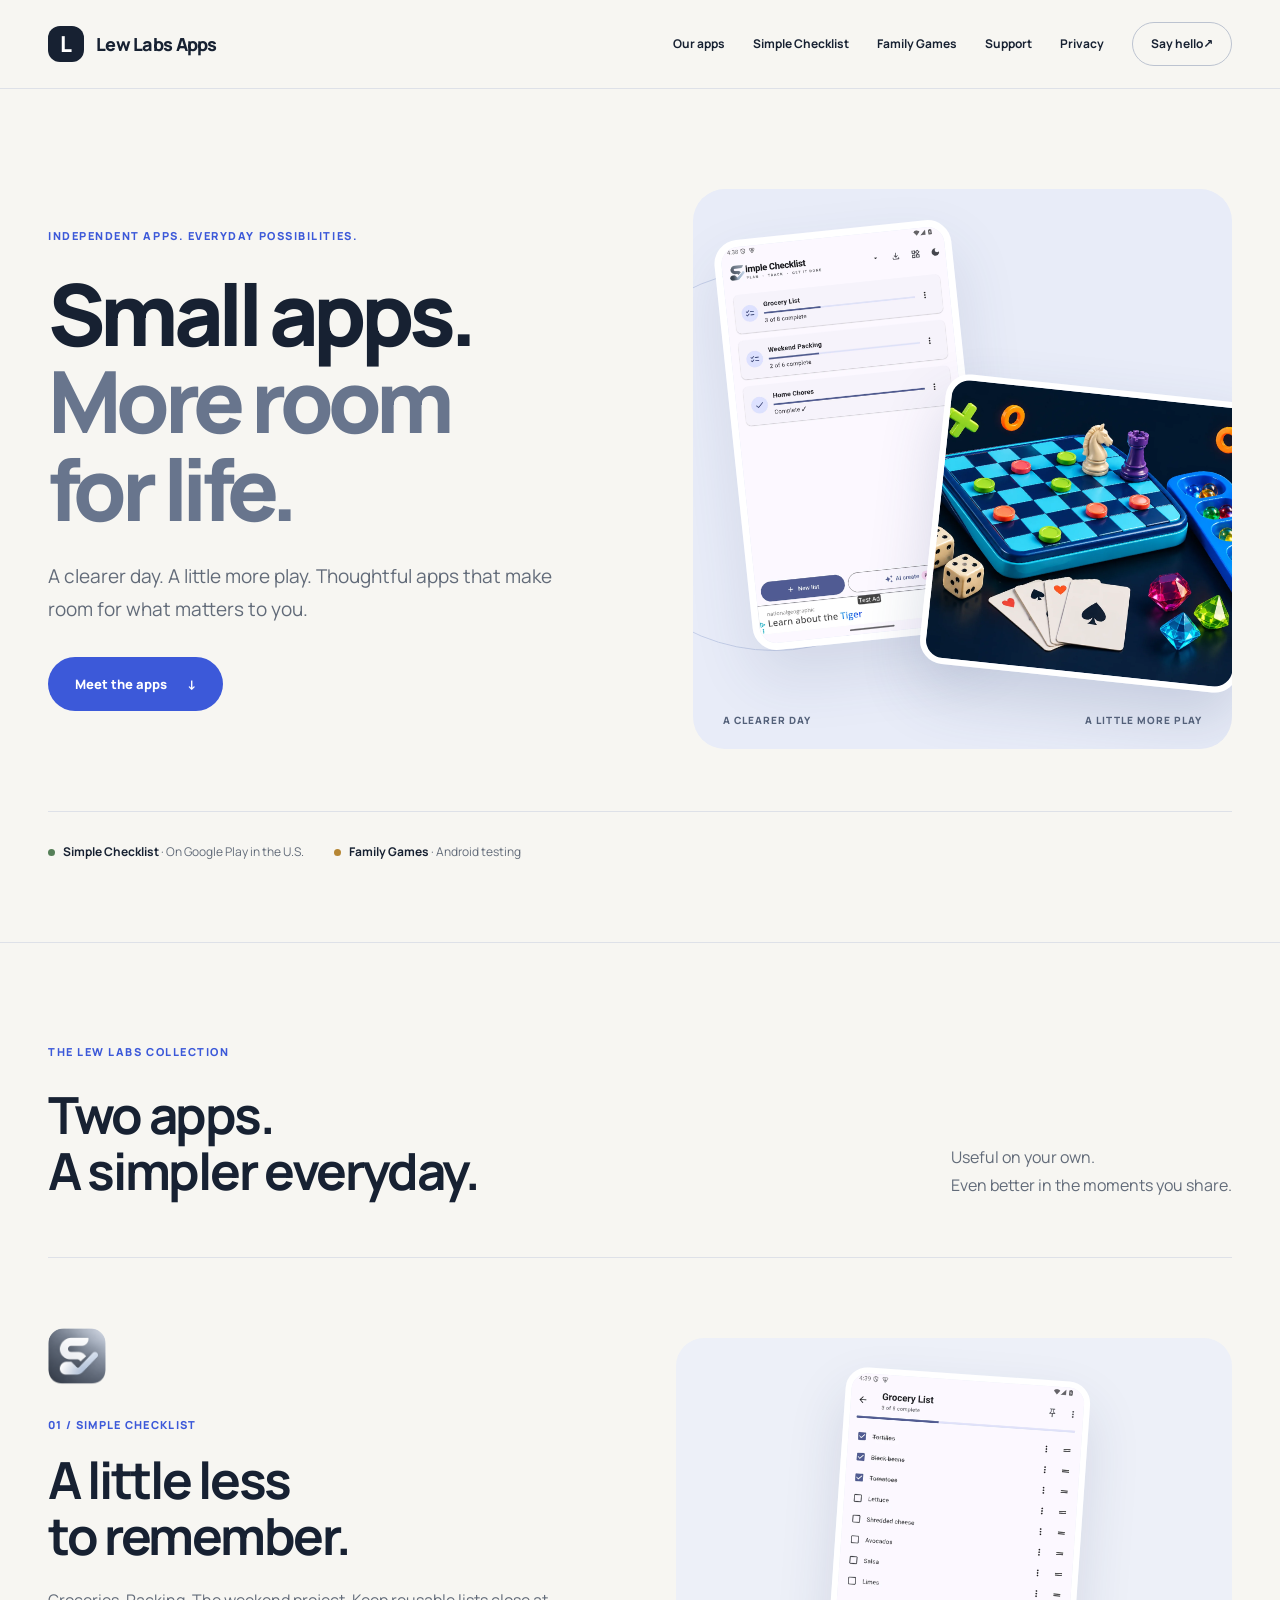
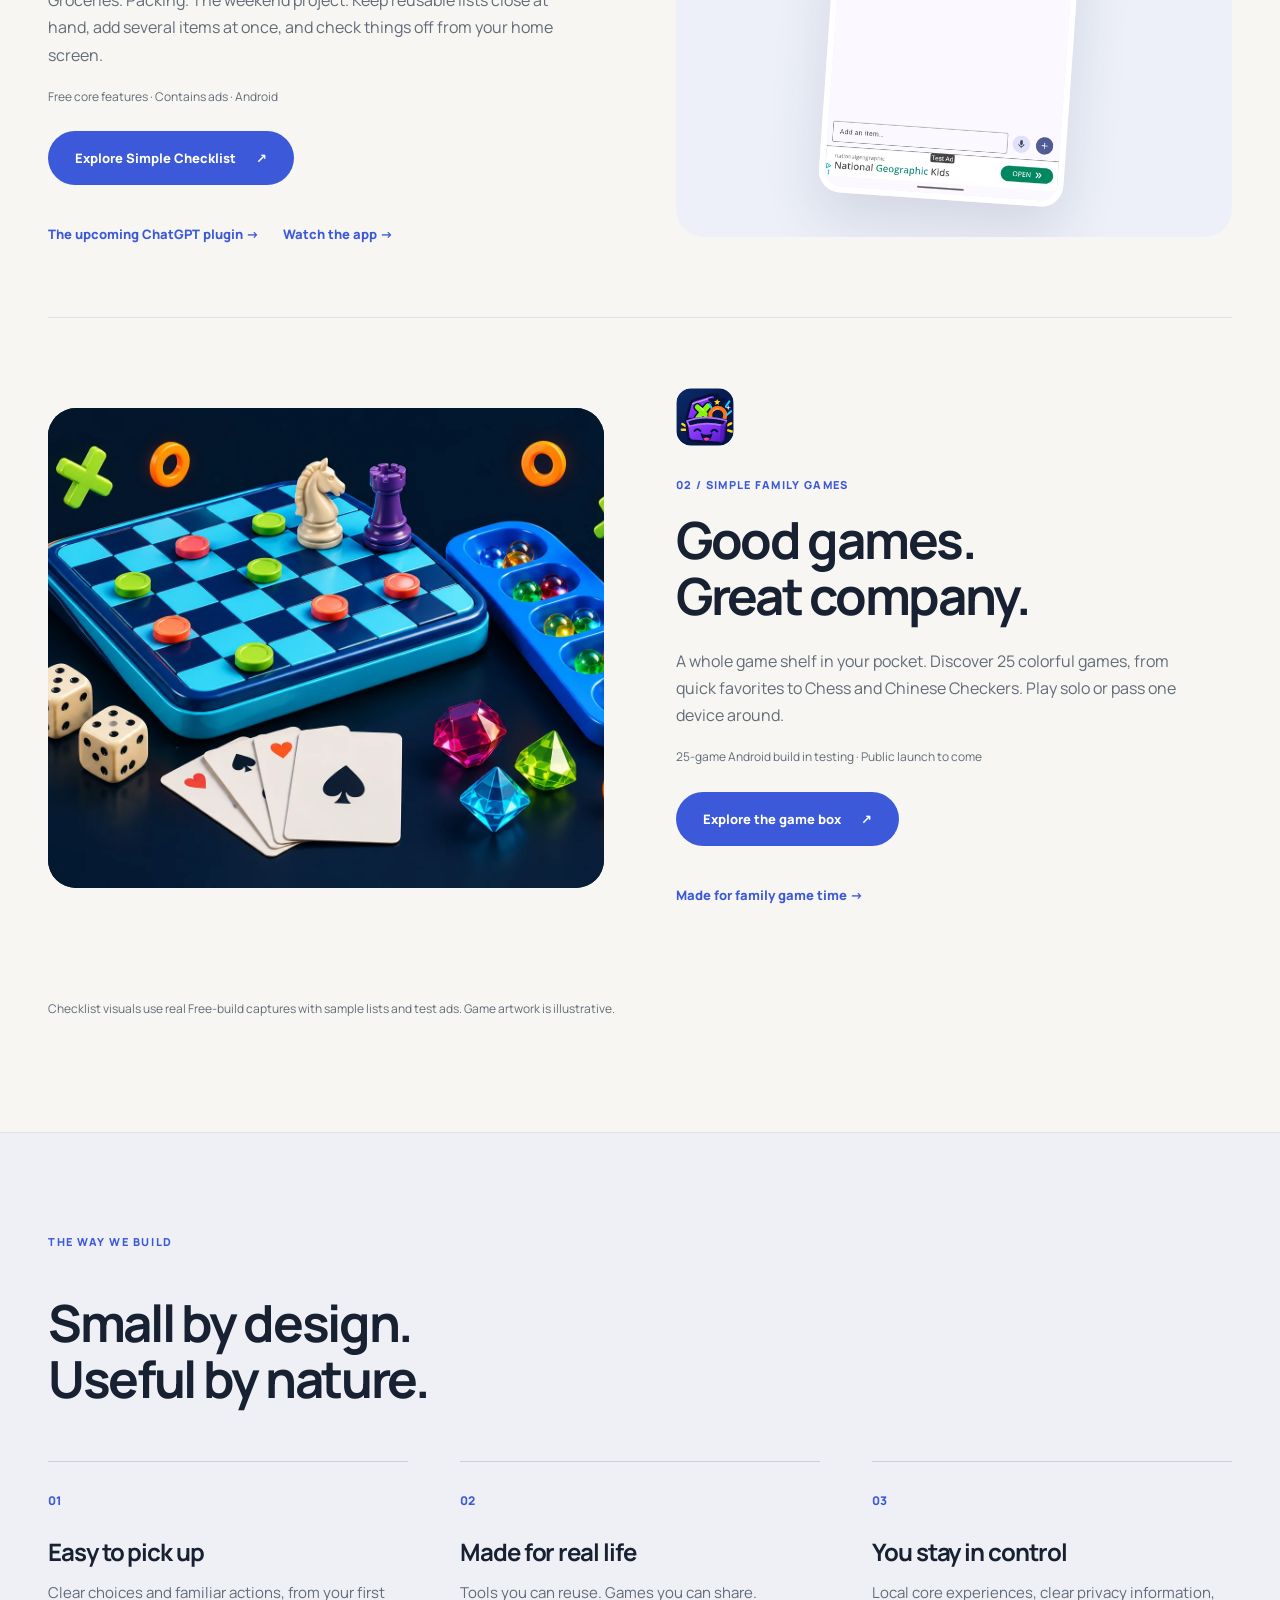
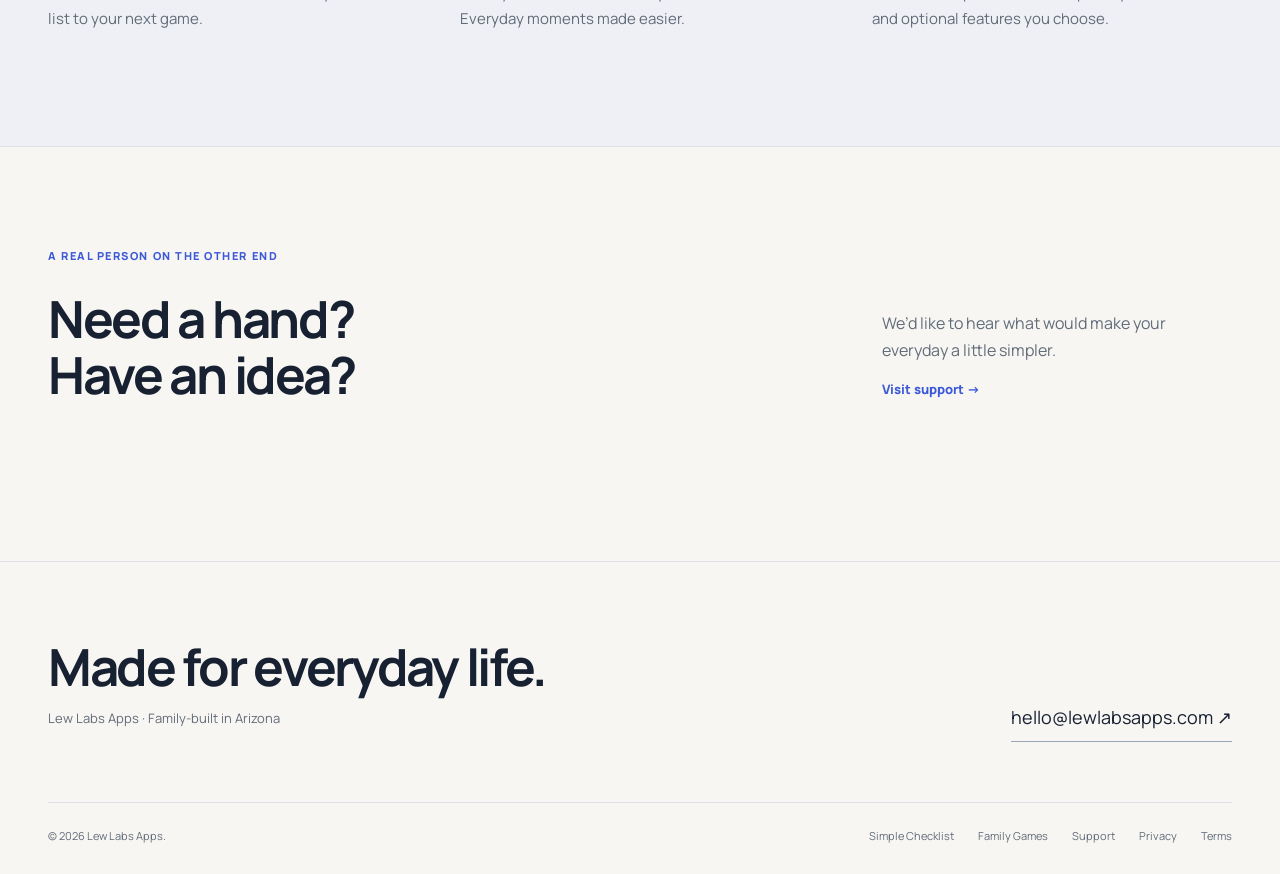
==== commit f3a82cfe: "Refresh Lew Labs and Checklist with premium responsive design" ====
--- a/index.html
+++ b/index.html
@@ -14,36 +14,20 @@
   <link rel="canonical" href="https://lewlabsapps.com/">
   <link rel="icon" href="favicon.svg" type="image/svg+xml">
   <link rel="stylesheet" href="styles.css">
+  <link rel="stylesheet" href="premium.css?v=20261117">
+  <script src="site.js?v=20261117" defer></script>
 </head>
 <body>
   <a class="skip-link" href="#main">Skip to content</a>
-  <header class="site-header"><div class="container nav">
-    <a class="brand" href="index.html"><span class="brand-mark" aria-hidden="true">L</span><span>Lew Labs Apps</span></a>
-    <nav class="nav-links" aria-label="Main navigation"><a href="#apps">Apps</a><a href="simple-checklist.html">Simple Checklist</a><a href="https://simplefamilygames.com/">Simple Family Games</a><a href="support.html">Support</a><a href="privacy.html">Privacy</a></nav>
-  </div></header>
+  <header class="site-header"><div class="container premium-nav"><a class="brand" href="index.html"><span class="brand-mark" aria-hidden="true">L</span><span>Lew Labs Apps</span></a><button class="nav-toggle" type="button" data-nav-toggle aria-controls="main-nav" aria-expanded="false">Menu</button><nav class="premium-links" id="main-nav" data-main-nav aria-label="Main navigation"><a href="index.html#apps">Our apps</a><a href="simple-checklist.html">Simple Checklist</a><a href="https://simplefamilygames.com/">Family Games</a><a href="support.html">Support</a><a href="privacy.html">Privacy</a><a class="nav-contact" href="mailto:hello@lewlabsapps.com">Say hello <span aria-hidden="true">↗</span></a></nav></div></header>
   <main id="main">
-    <section class="hero home-hero"><div class="container hero-grid">
-      <div class="hero-copy"><span class="eyebrow">Lew Labs Apps · Family-built in Arizona</span><h1>Get things done.<br><em>Make time to play.</em></h1><p class="lede">Simple Checklist helps with the lists you use again and again. Simple Family Games brings game night together on one device. Two focused apps for everyday life.</p><div class="actions"><a class="btn btn-primary" href="simple-checklist.html">Explore Simple Checklist</a><a class="btn btn-secondary" href="https://simplefamilygames.com/">Explore Family Games</a></div><div class="hero-signals"><span>Checklist on Google Play in the U.S.</span><span>Family Games in Android testing</span></div></div>
-      <div class="hero-stage" aria-label="Simple Checklist screens and Simple Family Games"><span class="stage-glow" aria-hidden="true"></span><a class="stage-screen" href="simple-checklist.html#screenshots" aria-label="View Simple Checklist app screenshots"><img src="screenshots/06_dashboard.png" alt="Simple Checklist dashboard with three sample lists" width="1080" height="1920"></a><a class="stage-widget" href="simple-checklist.html#screenshots" aria-label="View the Simple Checklist home-screen widget"><img src="screenshots/02_home_screen_widget.png" alt="Android home screen with the Simple Checklist Grocery List widget" width="1080" height="1920"></a><a class="stage-games" href="https://simplefamilygames.com/"><img src="simple-family-games-icon.svg" alt="" width="64" height="64"><span><strong>Happy Game Box</strong><small>25 games in testing</small></span><span aria-hidden="true">↗</span></a></div>
-    </div></section>
-    <section class="section apps-section" id="apps"><div class="container"><h2>Our apps</h2><p class="section-intro">Choose a focused checklist or open a whole family game box.</p>
-      <div class="product-stack">
-        <article class="product-card">
-          <div class="product-copy"><img class="product-icon" src="simple-checklist-icon.png" alt="Simple Checklist app icon" width="92" height="92"><h3>Simple Checklist</h3><div class="strap">Plan • Track • Get it done</div><p>Make reusable lists, add several items at once or by voice, and keep important checklists on Android home-screen widgets. Optional Pro tools can turn a photo or description into a list you review before saving.</p><p class="fine-print">Available on Google Play in the U.S. A Free plugin for ChatGPT is in development and private testing.</p><div class="actions"><a class="btn btn-primary" href="https://play.google.com/store/apps/details?id=com.lewlabsapps.simplechecklist" rel="noreferrer">Get it on Google Play</a><a class="btn btn-secondary" href="simple-checklist.html">Explore features</a></div><a class="text-link" href="simple-checklist.html#chatgpt">About the ChatGPT plugin →</a><br><a class="text-link" href="simple-checklist.html#videos">Watch short app demos →</a></div>
-          <div class="product-showcase checklist-showcase"><div><span class="panel-kicker">Made for repeat use</span><strong>Your lists,<br>ready when you are.</strong><p>Keep the next thing in sight.</p></div><img src="screenshots/01_everyday_lists.png" alt="Real Simple Checklist grocery list screen with visible progress" width="1080" height="1920" loading="lazy"></div>
-        </article>
-        <article class="product-card family-games-card">
-          <div class="product-copy"><img class="product-icon family-games-icon" src="simple-family-games-icon.svg" alt="Simple Family Games Happy Game Box icon" width="92" height="92"><h3>Simple Family Games</h3><div class="strap">Easy games • Play together</div><p>Explore 25 colorful games in the current Android test build, including Solitaire, Chess, and Chinese Checkers. Play offline, save your place, or set up a Family Game Night on one device.</p><div class="actions"><a class="btn btn-primary" href="https://simplefamilygames.com/">Explore the games</a><a class="btn btn-secondary" href="https://simplefamilygames.com/privacy.html">Games privacy</a></div></div>
-          <div class="product-showcase games-showcase"><span class="panel-kicker">One Happy Game Box</span><div class="game-art-row"><img src="assets/game-art/checkers.webp" alt="Checkers game art" width="560" height="560" loading="lazy"><img src="assets/game-art/mancala.webp" alt="Mancala game art" width="560" height="560" loading="lazy"><img src="assets/game-art/secret_pick.webp" alt="Secret Pick game art" width="560" height="560" loading="lazy"></div><strong>Pick a game. Play together.</strong><small>25 games in the current Android test build</small></div>
-        </article>
-      </div>
-    </div></section>
-    <section class="section contact-section"><div class="container info-grid">
-      <div class="info-card"><h3>Support</h3><p>Help with either Lew Labs app.</p><a class="text-link" href="support.html">Visit support →</a></div>
-      <div class="info-card"><h3>Privacy</h3><p>Product-specific privacy information.</p><a class="text-link" href="privacy.html">Checklist policy →</a><br><a class="text-link" href="https://simplefamilygames.com/privacy.html">Family Games policy →</a></div>
-      <div class="info-card"><h3>Contact</h3><p>Questions or feedback for Lew Labs Apps?</p><a class="text-link" href="mailto:hello@lewlabsapps.com">hello@lewlabsapps.com →</a></div>
-    </div></section>
-  </main>
-  <footer class="footer"><div class="container footer-row"><div>© 2026 Lew Labs Apps.</div><div class="footer-links"><a href="simple-checklist.html">Simple Checklist</a><a href="https://simplefamilygames.com/">Simple Family Games</a><a href="support.html">Support</a><a href="privacy.html">Privacy</a><a href="mailto:hello@lewlabsapps.com">Contact</a></div></div></footer>
+<section class="studio-hero"><div class="container"><div class="studio-grid"><div><span class="eyeline">Independent apps. Everyday possibilities.</span><h1>Small apps.<br><span>More room<br>for life.</span></h1><p class="opening-copy">A clearer day. A little more play. Thoughtful apps that make room for what matters to you.</p><a class="btn btn-primary" href="#apps">Meet the apps <span aria-hidden="true">↓</span></a></div><div class="studio-visual"><img class="studio-phone" src="assets/premium/checklist-home.webp" alt="Real Simple Checklist dashboard with reusable grocery, packing, and chore lists" width="810" height="1440"><img class="studio-game-art" src="assets/premium/games-hero.webp" alt="Colorful illustrated board games, cards, dice, and jewels" width="1536" height="1024"><div class="visual-caption"><span>A clearer day</span><span>A little more play</span></div></div></div><div class="status-row"><span><i class="status-dot" aria-hidden="true"></i><strong>Simple Checklist</strong> · On Google Play in the U.S.</span><span><i class="status-dot testing" aria-hidden="true"></i><strong>Family Games</strong> · Android testing</span></div></div></section>
+<section class="premium-section" id="apps"><div class="container"><div class="section-top"><div><span class="eyeline">The Lew Labs collection</span><h2>Two apps.<br>A simpler everyday.</h2></div><p>Useful on your own.<br>Even better in the moments you share.</p></div>
+<article class="product-story"><div><img class="product-logo" src="simple-checklist-icon.png" alt="" width="58" height="58"><div class="product-id">01 / SIMPLE CHECKLIST</div><h3>A little less<br>to remember.</h3><p>Groceries. Packing. The weekend project. Keep reusable lists close at hand, add several items at once, and check things off from your home screen.</p><p class="small-note">Free core features · Contains ads · Android</p><div class="actions"><a class="btn btn-primary" href="simple-checklist.html">Explore Simple Checklist <span aria-hidden="true">↗</span></a></div><div class="product-links"><a class="text-link" href="simple-checklist.html#chatgpt">The upcoming ChatGPT plugin →</a><a class="text-link" href="simple-checklist.html#videos">Watch the app →</a></div></div><div class="product-art"><img class="phone-capture" src="assets/premium/checklist-grocery.webp" alt="Real grocery checklist showing checked items and progress" width="810" height="1440" loading="lazy"></div></article>
+<article class="product-story"><div class="product-art games"><img src="assets/premium/games-hero.webp" alt="Illustrated collection of glossy game pieces in the Family Games colors" width="1536" height="1024" loading="lazy"></div><div><img class="product-logo" src="simple-family-games-icon.svg" alt="" width="58" height="58"><div class="product-id">02 / SIMPLE FAMILY GAMES</div><h3>Good games.<br>Great company.</h3><p>A whole game shelf in your pocket. Discover 25 colorful games, from quick favorites to Chess and Chinese Checkers. Play solo or pass one device around.</p><p class="small-note">25-game Android build in testing · Public launch to come</p><div class="actions"><a class="btn btn-primary" href="https://simplefamilygames.com/">Explore the game box <span aria-hidden="true">↗</span></a></div><a class="text-link" href="https://simplefamilygames.com/#family-first">Made for family game time →</a></div></article>
+<p class="fine-print">Checklist visuals use real Free-build captures with sample lists and test ads. Game artwork is illustrative.</p></div></section>
+<section class="premium-section principles"><div class="container"><span class="eyeline">The way we build</span><h2>Small by design.<br>Useful by nature.</h2><div class="principle-grid"><article><span>01</span><h3>Easy to pick up</h3><p>Clear choices and familiar actions, from your first list to your next game.</p></article><article><span>02</span><h3>Made for real life</h3><p>Tools you can reuse. Games you can share. Everyday moments made easier.</p></article><article><span>03</span><h3>You stay in control</h3><p>Local core experiences, clear privacy information, and optional features you choose.</p></article></div></div></section>
+<section class="premium-section"><div class="container section-top"><div><span class="eyeline">A real person on the other end</span><h2>Need a hand?<br>Have an idea?</h2></div><div><p>We’d like to hear what would make your everyday a little simpler.</p><a class="text-link" href="support.html">Visit support →</a></div></div></section></main>
+  <footer class="premium-footer"><div class="container"><div class="footer-lead"><div><h2>Made for everyday life.</h2><p>Lew Labs Apps · Family-built in Arizona</p></div><a href="mailto:hello@lewlabsapps.com">hello@lewlabsapps.com ↗</a></div><div class="footer-base"><span>© 2026 Lew Labs Apps.</span><nav aria-label="Footer navigation"><a href="simple-checklist.html">Simple Checklist</a><a href="https://simplefamilygames.com/">Family Games</a><a href="support.html">Support</a><a href="privacy.html">Privacy</a><a href="terms.html">Terms</a></nav></div></div></footer>
 </body>
 </html>
--- a/premium.css
+++ b/premium.css
@@ -0,0 +1,11 @@
+@font-face{font-family:Manrope;src:url('assets/fonts/manrope.ttf') format('truetype');font-style:normal;font-weight:200 800;font-display:swap}
+:root{--bg:#f7f6f2;--surface:#fff;--surface-2:#eef0f7;--ink:#172132;--muted:#626b79;--line:#dee1e8;--shadow:0 20px 60px #1721320b;--blue:#3c59d9}
+*{box-sizing:border-box}html{scroll-behavior:smooth;scroll-padding-top:105px}body{margin:0;background:var(--bg);color:var(--ink);font-family:Manrope,system-ui,sans-serif;font-size:16px;line-height:1.7}h1,h2,h3,p{overflow-wrap:break-word}h1,h2,h3{color:inherit;letter-spacing:-.045em;line-height:1.1}h1{font-weight:800}h2{font-weight:700;font-size:clamp(2rem,4vw,3.5rem)}h3{font-weight:700}p{color:var(--muted)}a{color:inherit}img{max-width:100%;height:auto}.container{width:min(1280px,calc(100% - 96px));margin:auto}a:focus-visible,button:focus-visible,summary:focus-visible{outline:3px solid var(--blue);outline-offset:5px}.site-header{background:#f7f6f2f2;border-bottom:1px solid var(--line);backdrop-filter:blur(16px);position:sticky;top:0;z-index:50}.premium-nav{display:flex;align-items:center;justify-content:space-between;min-height:88px;gap:32px}.brand{display:flex;align-items:center;gap:12px;text-decoration:none;font-size:18px;font-weight:800;letter-spacing:-.04em}.brand-mark{width:36px;height:36px;border-radius:12px;display:grid;place-items:center;background:#172132;color:#fff;font-size:22px;box-shadow:none}.premium-links{display:flex;align-items:center;gap:28px}.premium-links a{font-size:12px;font-weight:700;text-decoration:none;white-space:nowrap;min-height:44px;display:flex;align-items:center}.premium-links a:hover,.premium-links a[aria-current=page]{color:var(--blue)}.nav-contact{border:1px solid #bcc3d0;padding:0 18px;border-radius:999px}.nav-toggle{display:none;background:none;border:1px solid var(--line);border-radius:999px;padding:10px 16px;font:700 13px Manrope;color:var(--ink)}
+.eyeline{display:block;font-size:11px;font-weight:800;letter-spacing:.14em;text-transform:uppercase;color:var(--blue);margin-bottom:24px}.studio-hero{padding:100px 0 80px;border-bottom:1px solid var(--line)}.studio-grid{display:grid;grid-template-columns:1.03fr .97fr;gap:72px;align-items:center}.studio-hero h1,.checklist-opening h1{font-size:clamp(3.5rem,6.7vw,6rem);line-height:1.02;letter-spacing:-.065em;margin:0 0 28px;max-width:720px}.studio-hero h1 span{color:#68758d}.opening-copy{font-size:19px;line-height:1.7;max-width:520px;margin:0 0 32px}.btn{display:inline-flex;justify-content:center;align-items:center;gap:20px;min-height:54px;padding:14px 26px;font-size:13px;font-weight:800;border-radius:999px;text-decoration:none;transition:transform .2s,background .2s;border:1px solid transparent;box-shadow:none;width:auto}.btn:hover{transform:translateY(-2px)}.btn-primary{background:var(--blue);color:#fff}.btn-secondary{border-color:#c3c9d5;background:transparent;color:var(--ink)}.actions{display:flex;flex-wrap:wrap;gap:12px;margin:24px 0}.small-note{font-size:12px;margin-top:18px;color:var(--muted)}.studio-visual{position:relative;min-height:560px;background:#e8ecf8;border-radius:32px;overflow:hidden}.studio-visual:before{content:'';position:absolute;width:380px;height:380px;border:1px solid #c4cee7;border-radius:50%;left:-110px;top:80px}.studio-phone{position:absolute;left:40px;top:40px;width:238px;border:7px solid #fff;border-radius:24px;box-shadow:0 28px 60px #34497620;transform:rotate(-6deg)}.studio-game-art{position:absolute;right:-20px;bottom:70px;width:320px;aspect-ratio:1.1;object-fit:cover;border:6px solid #fff;border-radius:24px;box-shadow:0 28px 60px #34497630;transform:rotate(6deg)}.visual-caption{position:absolute;bottom:20px;left:30px;right:30px;display:flex;justify-content:space-between;gap:12px;font-size:10px;letter-spacing:.1em;text-transform:uppercase;color:#536079;font-weight:800}.status-row{display:flex;gap:30px;flex-wrap:wrap;border-top:1px solid var(--line);padding-top:30px;margin-top:62px;font-size:12px;color:var(--muted)}.status-row strong{color:var(--ink)}.status-dot{display:inline-block;width:7px;height:7px;border-radius:50%;background:#557f58;margin-right:8px}.status-dot.testing{background:#b68634}
+.premium-section{padding:100px 0}.section-top{display:flex;justify-content:space-between;align-items:end;gap:40px;margin-bottom:58px}.section-top h2{margin:0;max-width:760px}.section-top p{max-width:350px;margin:0}.product-story{display:grid;grid-template-columns:1fr 1fr;gap:72px;align-items:center;padding:70px 0;border-top:1px solid var(--line)}.product-story h3{font-size:clamp(2.4rem,4vw,3.8rem);margin:16px 0 24px}.product-story p{max-width:510px}.product-id{font-size:11px;letter-spacing:.12em;font-weight:800;color:var(--blue)}.product-logo{width:58px;height:58px;border-radius:16px;margin-bottom:22px}.product-art{border-radius:28px;overflow:hidden;background:#edf0f8;min-height:480px;display:grid;place-items:center;position:relative}.product-art .phone-capture{width:245px;border:6px solid white;border-radius:22px;box-shadow:0 26px 55px #25375e22;transform:rotate(4deg);margin:36px 0}.product-art.games{background:#071827}.product-art.games img{width:100%;height:100%;object-fit:cover;position:absolute;inset:0}.text-link{display:inline-block;color:var(--blue);font-weight:800;font-size:13px;text-decoration:none;margin-top:12px}.text-link:hover{text-decoration:underline}.product-links{display:flex;gap:24px;flex-wrap:wrap}.principles{background:#eef0f5;border-block:1px solid var(--line)}.principle-grid{display:grid;grid-template-columns:repeat(3,1fr);gap:52px;margin-top:54px}.principle-grid article{border-top:1px solid #c8cfda;padding-top:24px}.principle-grid span{font-size:12px;color:var(--blue);font-weight:800}.principle-grid h3{font-size:24px;margin:26px 0 14px}.principle-grid p{font-size:15px}
+.premium-footer{padding:76px 0 28px;border-top:1px solid var(--line);background:var(--bg)}.footer-lead{display:flex;align-items:end;justify-content:space-between;gap:40px;margin-bottom:60px}.footer-lead h2{font-size:clamp(2.3rem,4vw,3.8rem);margin:0}.footer-lead p{font-size:13px}.footer-lead>a{font-size:18px;text-decoration:none;border-bottom:1px solid #9ca7bb;padding-bottom:8px}.footer-base{display:flex;justify-content:space-between;gap:24px;border-top:1px solid var(--line);padding-top:24px;font-size:11px;color:var(--muted)}.footer-base nav{display:flex;gap:24px;flex-wrap:wrap}.footer-base a{text-decoration:none}
+.checklist-opening{padding:80px 0;background:var(--bg)}.checklist-opening .studio-grid{grid-template-columns:1.06fr .94fr}.product-lockup{display:flex;align-items:center;gap:12px;margin-bottom:35px;font-size:13px;font-weight:800}.product-lockup img{width:42px;height:42px;border-radius:12px}.checklist-stage{background:#e8ecf8;border-radius:32px;display:grid;place-items:center;padding:38px;position:relative;min-height:620px}.checklist-stage img{width:295px;border:7px solid #fff;border-radius:25px;box-shadow:0 32px 60px #25375e25;transform:rotate(3deg)}.checklist-stage figcaption{font-size:10px;text-align:center;color:#626b79;margin-top:24px}.checklist-stage{margin:0}.product-tabs{border-block:1px solid var(--line);background:white}.product-tabs .container{display:flex;justify-content:space-between;gap:16px;padding-block:22px;overflow:auto}.product-tabs a{white-space:nowrap;text-decoration:none;font-size:12px;font-weight:700}.product-tabs a:hover{color:var(--blue)}.section{padding:90px 0}.compact-section{padding:80px 0}.section h2{margin:12px 0 24px}.section-intro{max-width:790px;font-size:18px;line-height:1.8;margin-bottom:36px}.badge{display:inline-flex;background:#e8ecfa;color:#3c59d9;border:1px solid #d5dcf5;font-size:10px;letter-spacing:.08em;text-transform:uppercase;font-weight:800;border-radius:999px;padding:7px 12px}.chatgpt-section{background:#17243b;color:#fff;padding:96px 0}.chatgpt-section h2{font-size:clamp(2.3rem,4.5vw,4rem);max-width:860px}.chatgpt-section .section-intro{color:#c5d0e3}.chatgpt-section .badge{background:#2c4267;color:#d6e5ff;border-color:#435d86}.chatgpt-section .feature-grid{grid-template-columns:repeat(3,minmax(0,1fr));gap:28px;margin:50px 0 30px}.chatgpt-section .feature{background:transparent;border:0;border-top:1px solid #43526c;border-radius:0;padding:30px 0}.chatgpt-section .feature h3{font-size:24px}.chatgpt-section .feature p{color:#c5d0e3}.chatgpt-section .fine-print{color:#b7c5dc;max-width:950px}.chatgpt-section .btn-secondary{background:#fff;color:#17243b;border-color:#fff}.fine-print{font-size:12px;line-height:1.85;color:var(--muted)}.everyday-section{background:#fff}.everyday-layout{gap:70px}.everyday-step{padding:26px 0}.everyday-step h3{font-size:23px}.everyday-step p{font-size:15px}.everyday-art{background:#e8ecf8;box-shadow:none;border-radius:28px}.everyday-art img{border-radius:14px}.screenshot-section{background:#f0f2f8}.screenshot-grid{gap:24px}.screenshot-card{border:0;background:transparent;box-shadow:none}.screenshot-card a{border-radius:16px;overflow:hidden;display:block;box-shadow:0 16px 32px #1721320b}.screenshot-card img{transition:transform .3s}.screenshot-card a:hover img{transform:scale(1.02)}.screenshot-card figcaption{padding:18px 0;font-size:12px;font-weight:700}.video-section{background:#fff}.video-grid{gap:26px}.video-card{border:1px solid var(--line);background:#fff;border-radius:22px;box-shadow:none;overflow:hidden}.video-card video{background:#e9edf5;max-height:520px;object-fit:contain;width:100%}.video-copy{padding:24px}.video-copy h3{font-size:21px}.video-copy p{font-size:13px}.pro-section{background:#e8ecf8}.feature{background:#fff;border:1px solid var(--line);border-radius:20px;box-shadow:none;padding:30px}.feature h3{font-size:24px}.feature p{color:var(--muted);font-size:15px}.section-heading-inline{gap:80px}.info-grid{gap:24px}.info-card{background:#fff;border:1px solid var(--line);border-radius:20px;box-shadow:none;padding:30px}.info-card h3{font-size:24px}.info-card p{font-size:14px}.page-hero{padding:75px 0 45px}.page-hero h1{font-size:clamp(2.8rem,5vw,4.7rem);max-width:950px;line-height:1.08}.page-hero p{max-width:760px;font-size:18px}.prose{max-width:920px;margin-inline:auto;padding:50px;background:#fff;border:1px solid var(--line);border-radius:24px;box-shadow:none}.prose h2{font-size:28px;margin-top:44px;line-height:1.25}.prose h3{font-size:21px;margin-top:28px}.prose p,.prose li{color:#505c6d;font-size:15px;line-height:1.85}.prose a{color:var(--blue);text-underline-offset:3px}.prose .notice,.notice{background:#edf1fc;color:#34466b;border:1px solid #d9e1f6;border-radius:16px}.support-questions{gap:20px}.page-intro .product-icon{width:72px;height:72px}.two-col{grid-template-columns:repeat(2,minmax(0,1fr))}.info-card a{color:var(--blue)}
+@media(max-width:1100px){.premium-links{gap:16px}.premium-nav{gap:16px}.container{width:calc(100% - 64px)}.studio-grid,.product-story{gap:40px}.studio-phone{left:20px;width:210px}.studio-game-art{width:260px}.studio-hero h1,.checklist-opening h1{font-size:64px}.checklist-stage{min-height:550px;padding:24px}.checklist-stage img{width:260px}}
+@media(max-width:860px){.container{width:calc(100% - 40px)}.premium-nav{min-height:72px;position:relative}.nav-toggle{display:block}.premium-links{display:none;position:absolute;top:calc(100% + 1px);left:-20px;right:-20px;padding:20px;background:var(--bg);border-bottom:1px solid var(--line);box-shadow:0 20px 30px #17213212}.premium-links.is-open{display:grid;grid-template-columns:1fr 1fr;gap:4px 20px}.premium-links a{font-size:14px}.studio-grid,.checklist-opening .studio-grid,.product-story{grid-template-columns:1fr}.studio-hero{padding:56px 0}.studio-hero h1,.checklist-opening h1{font-size:clamp(3.2rem,9vw,5rem);max-width:700px}.studio-visual{min-height:510px;max-width:580px;width:100%;margin:auto}.studio-phone{width:230px;left:45px}.studio-game-art{width:320px;right:0}.status-row{margin-top:40px;gap:16px}.premium-section,.section,.compact-section{padding:60px 0}.section-top{display:block;margin-bottom:40px}.section-top p{margin-top:24px}.product-story{padding:45px 0;gap:32px}.product-story:nth-child(odd) .product-art{order:2}.product-art{min-height:420px}.principle-grid{gap:28px;grid-template-columns:1fr}.principle-grid h3{margin-top:14px}.footer-lead{display:block}.footer-lead>a{display:inline-block;margin-top:18px}.footer-base{flex-direction:column}.checklist-opening{padding:48px 0}.checklist-stage{min-height:520px;max-width:620px;width:100%;margin:auto}.checklist-stage img{width:250px}.product-tabs .container{justify-content:flex-start;gap:28px}.chatgpt-section .feature-grid{grid-template-columns:1fr;gap:0}.chatgpt-section .feature{padding:25px 0}.everyday-layout{grid-template-columns:1fr;gap:30px}.video-grid{grid-template-columns:1fr 1fr}.section-heading-inline{display:block}.section-heading-inline>p{margin-top:24px}.prose{padding:30px}.two-col{grid-template-columns:1fr}.feature-grid,.info-grid{grid-template-columns:1fr}}
+@media(max-width:520px){.studio-visual{min-height:410px}.studio-phone{width:176px;left:22px;top:30px}.studio-game-art{width:205px;right:-6px;bottom:62px}.visual-caption{left:20px;right:20px;font-size:8px}.studio-hero h1,.checklist-opening h1{font-size:48px}.opening-copy{font-size:17px}.status-row{font-size:11px}.product-story h3{font-size:36px}.btn{min-height:52px;max-width:100%}.actions .btn{width:100%}.section-intro{font-size:16px}.checklist-stage{min-height:500px;padding:26px}.checklist-stage img{width:235px}.video-grid{grid-template-columns:1fr}.screenshot-grid{display:flex;overflow-x:auto;gap:16px;scroll-snap-type:x mandatory}.screenshot-card{flex:0 0 76vw;scroll-snap-align:start}.footer-lead>a{font-size:16px}.prose{padding:24px 20px}.page-hero{padding:48px 0 24px}.page-hero h1{font-size:42px}.page-hero p{font-size:16px}.premium-footer{padding-top:52px}.everyday-art{min-height:460px}.product-art{min-height:390px}.product-art.games{min-height:300px}.small-note{font-size:11px}.product-tabs .container{padding-block:16px}}
+@media(prefers-reduced-motion:reduce){html{scroll-behavior:auto}*,*::before,*::after{animation:none!important;transition:none!important}}
